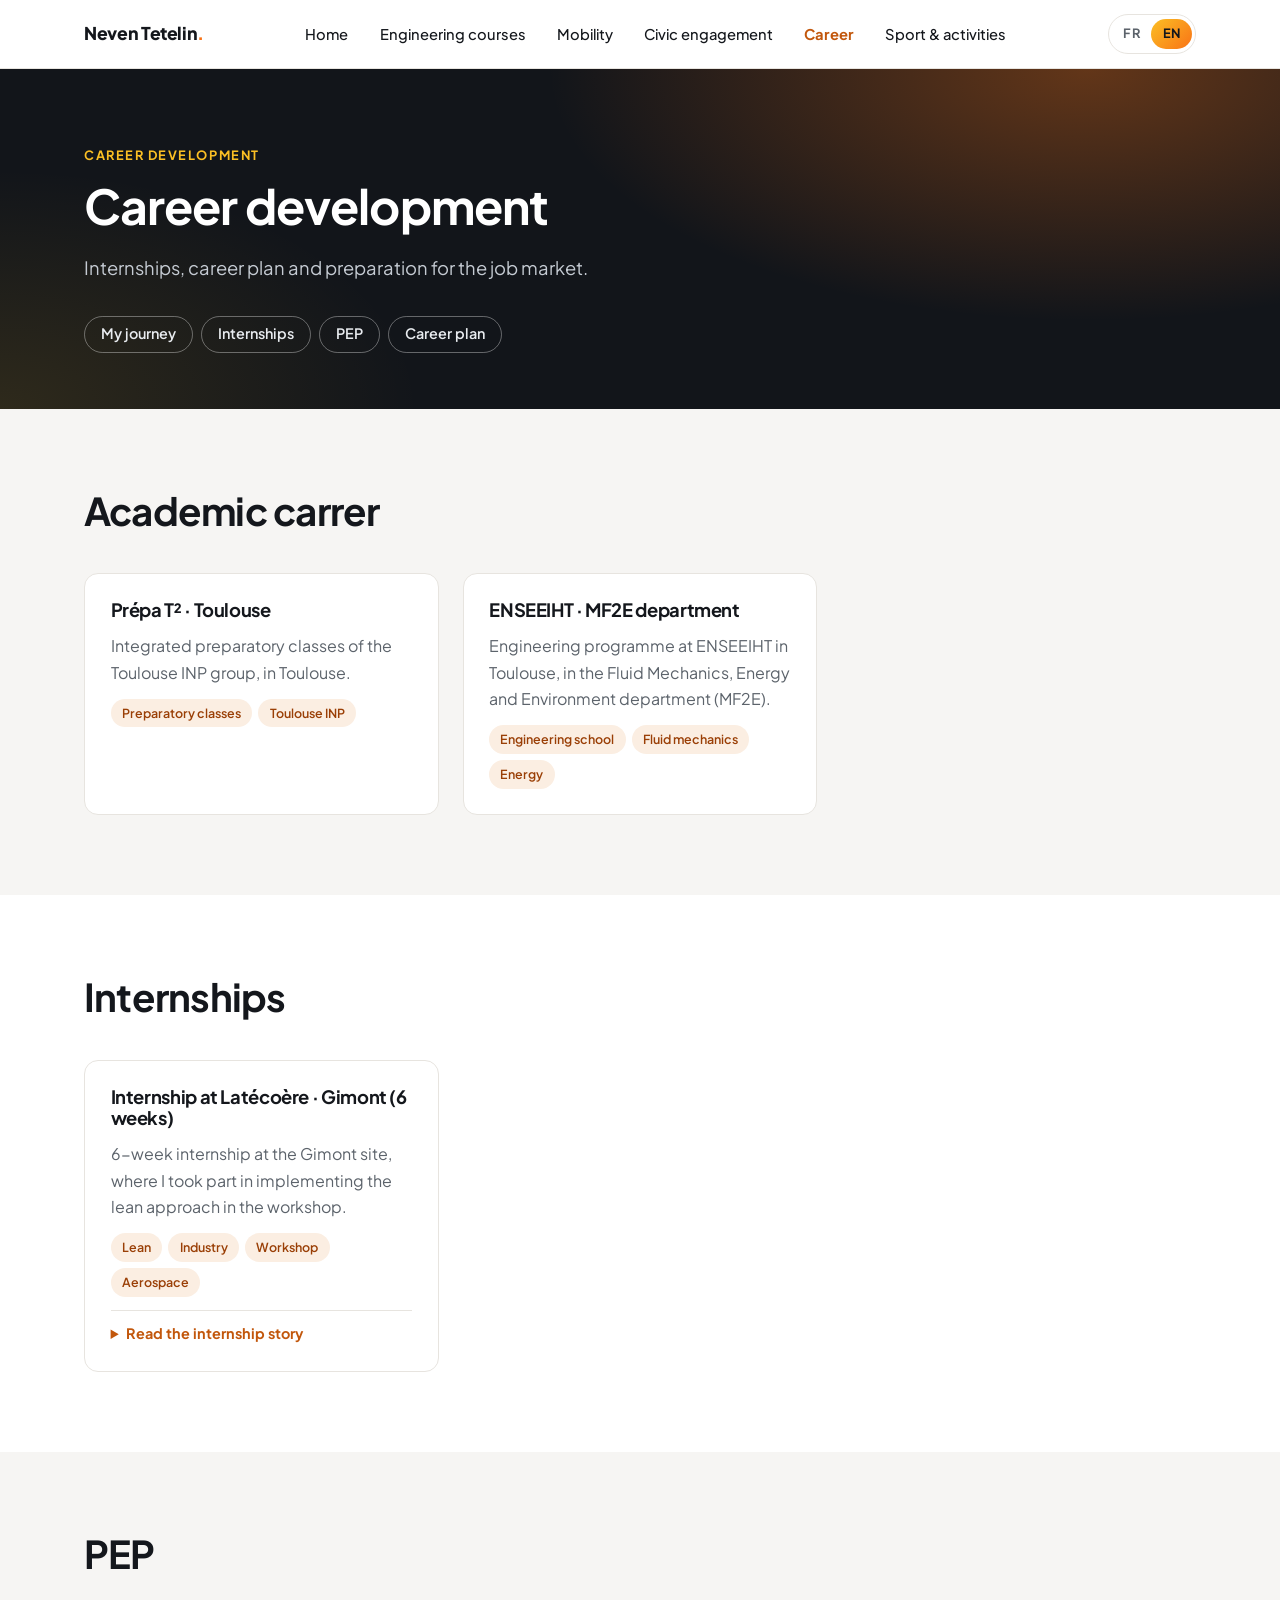
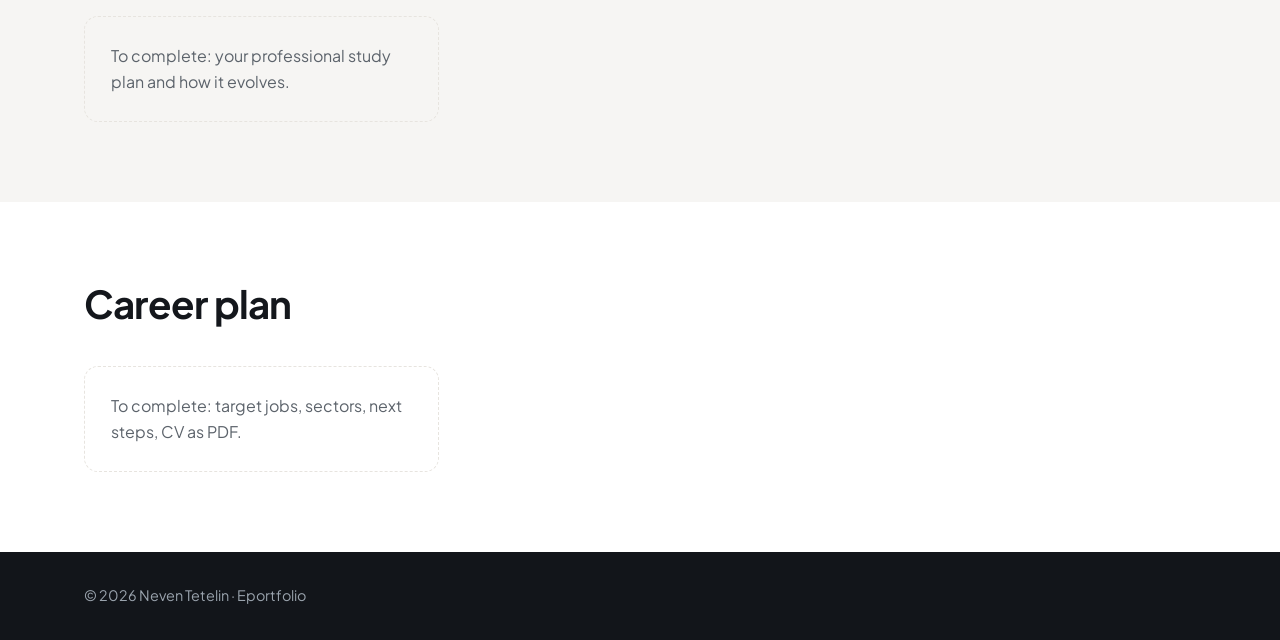
==== carriere.html @ e9d384cc "Update carriere.html" ====
<!DOCTYPE html>
<html lang="fr" data-title-fr="Développement de carrière · Neven Tetelin" data-title-en="Career development · Neven Tetelin" data-desc-fr="Stages, projet professionnel et préparation à l'insertion." data-desc-en="Internships, career plan and preparation for the job market.">
<head>
  <meta charset="UTF-8">
  <meta name="viewport" content="width=device-width, initial-scale=1">
  <title>Développement de carrière · Neven Tetelin</title>
  <meta name="description" content="Stages, projet professionnel et préparation à l'insertion.">
  <link rel="preconnect" href="https://fonts.googleapis.com">
  <link rel="preconnect" href="https://fonts.gstatic.com" crossorigin>
  <link href="https://fonts.googleapis.com/css2?family=Plus+Jakarta+Sans:wght@400;500;600;700;800&display=swap" rel="stylesheet">
  <link rel="stylesheet" href="main.css">
  <script>(function(){var d=document.documentElement,l;try{l=localStorage.getItem('lang')}catch(e){}if(l!=='fr'&&l!=='en')l=/^fr/i.test(navigator.language)?'fr':'en';d.lang=l;d.classList.add('js')})()</script>
</head>
<body>
  <header class="site-header">
    <div class="wrap bar">
      <a class="brand" href="index.html">Neven Tetelin<span>.</span></a>
      <ul class="menu" id="menu">
      <li><a href="index.html"><span class="fr">Accueil</span><span class="en">Home</span></a></li>
      <li><a href="cursus.html"><span class="fr">Cursus</span><span class="en">Engineering courses</span></a></li>
      <li><a href="mobilite.html"><span class="fr">Mobilité</span><span class="en">Mobility</span></a></li>
      <li><a href="engagement.html"><span class="fr">Engagement civil</span><span class="en">Civic engagement</span></a></li>
      <li><a href="carriere.html" aria-current="page"><span class="fr">Carrière</span><span class="en">Career</span></a></li>
      <li><a href="sport.html"><span class="fr">Sport & activités</span><span class="en">Sport & activities</span></a></li>
      </ul>
      <div class="tools">
        <button class="lang" type="button" aria-label="Switch to English"><span data-l="fr">FR</span><span data-l="en">EN</span></button>
        <button class="toggle" aria-expanded="false" aria-controls="menu"><span></span><span></span><span></span></button>
      </div>
    </div>
  </header>
  <main>
    <section class="hero small">
      <div class="wrap">
        <span class="eyebrow">Career Development</span>
        <h1><span class="fr">Développement de carrière</span><span class="en">Career development</span></h1>
        <p class="lead"><span class="fr">Stages, projet professionnel et préparation à l'insertion.</span><span class="en">Internships, career plan and preparation for the job market.</span></p>
        <ul class="pills"><li><a href="#parcours"><span class="fr">Mon parcours</span><span class="en">My journey</span></a></li><li><a href="#stages"><span class="fr">Stages</span><span class="en">Internships</span></a></li><li><a href="#pep"><span class="fr">PEP</span><span class="en">PEP</span></a></li><li><a href="#projet-pro"><span class="fr">Projet professionnel</span><span class="en">Career plan</span></a></li></ul>
      </div>
    </section>
    <section id="parcours" class="alt">
      <div class="wrap">
        <h2 class="reveal"><span class="fr">Mon parcours scolaire</span><span class="en">Academic carrer</span></h2>
        <div class="grid reveal">
        <article class="card"><h3><span class="fr">Prépa T² · Toulouse</span><span class="en">Prépa T² · Toulouse</span></h3><p><span class="fr">Classe préparatoire intégrée du groupe Toulouse INP, à Toulouse.</span><span class="en">Integrated preparatory classes of the Toulouse INP group, in Toulouse.</span></p><ul class="tags"><li><span class="fr">Classe préparatoire</span><span class="en">Preparatory classes</span></li><li>Toulouse INP</li></ul></article>
        <article class="card"><h3><span class="fr">ENSEEIHT · Département MF2E</span><span class="en">ENSEEIHT · MF2E department</span></h3><p><span class="fr">Cycle ingénieur à l'ENSEEIHT, à Toulouse, dans le département Mécanique des Fluides, Énergétique et Environnement (MF2E).</span><span class="en">Engineering programme at ENSEEIHT in Toulouse, in the Fluid Mechanics, Energy and Environment department (MF2E).</span></p><ul class="tags"><li><span class="fr">École d'ingénieurs</span><span class="en">Engineering school</span></li><li><span class="fr">Mécanique des fluides</span><span class="en">Fluid mechanics</span></li><li><span class="fr">Énergétique</span><span class="en">Energy</span></li></ul></article>
        </div>
      </div>
    </section>
    <section id="stages">
      <div class="wrap">
        <h2 class="reveal"><span class="fr">Stages</span><span class="en">Internships</span></h2>
        <div class="grid reveal">
        <article class="card">
          <h3><span class="fr">Stage chez Latécoère · Gimont (6 semaines)</span><span class="en">Internship at Latécoère · Gimont (6 weeks)</span></h3>
          <p><span class="fr">Stage de 6 semaines sur le site de Gimont, où j'ai participé à la mise en place de la démarche lean dans l'atelier.</span><span class="en">6-week internship at the Gimont site, where I took part in implementing the lean approach in the workshop.</span></p>
          <ul class="tags"><li>Lean</li><li><span class="fr">Industrie</span><span class="en">Industry</span></li><li><span class="fr">Atelier</span><span class="en">Workshop</span></li><li><span class="fr">Aéronautique</span><span class="en">Aerospace</span></li></ul>
          <details><summary><span class="fr">Lire le récit du stage</span><span class="en">Read the internship story</span></summary><dl>
            <dt><span class="fr">Contexte</span><span class="en">Context</span></dt><dd><span class="fr">Amélioration continue sur la chaine de production du Rafale.</span><span class="en">Continuous improvement on the Rafale production line.</span></dd>
            <dt><span class="fr">Mon rôle</span><span class="en">My role</span></dt><dd><span class="fr">Participation à la mise en place de la démarche lean dans l'atelier.</span><span class="en">Took part in implementing the lean approach in the workshop.</span></dd>
            <dt><span class="fr">Méthodes</span><span class="en">Methods</span></dt><dd><span class="fr">Outils lean utilisés (5S, managment visuelle, etc.).</span><span class="en">Lean tools used (5S, visual management, etc.).</span></dd>
            <dt><span class="fr">Résultats</span><span class="en">Results</span></dt><dd><span class="fr">Diminution pertes de temps inutiles, meilleure gestion des outils.</span><span class="en">Reduction in unnecessary downtime, improved tool management.</span></dd>
          <div class="links"><a href="#"><span class="fr">Rapport de stage (PDF)</span><span class="en">Internship report (PDF)</span></a></div>
        </article>
        </div>
      </div>
    </section>
    <section id="pep" class="alt">
      <div class="wrap">
        <h2 class="reveal"><span class="fr">PEP</span><span class="en">PEP</span></h2>
        <div class="grid reveal">
        <article class="card empty"><p><span class="fr">À compléter : ton projet d'étude professionnel et son évolution.</span><span class="en">To complete: your professional study plan and how it evolves.</span></p></article>
        </div>
      </div>
    </section>
    <section id="projet-pro">
      <div class="wrap">
        <h2 class="reveal"><span class="fr">Projet professionnel</span><span class="en">Career plan</span></h2>
        <div class="grid reveal">
        <article class="card empty"><p><span class="fr">À compléter : métiers visés, secteurs, prochaines étapes, CV en PDF.</span><span class="en">To complete: target jobs, sectors, next steps, CV as PDF.</span></p></article>
        </div>
      </div>
    </section>
  </main>

  <footer>
    <div class="wrap"><p>© <span data-year></span> Neven Tetelin · Eportfolio</p></div>
  </footer>
  <script src="main.js"></script>
</body>
</html>
---- main.css ----
/* ===== Variables : change l'identité du site ici ===== */
:root{--ink:#14171c;--muted:#5c636b;--bg:#fff;--soft:#f6f5f3;--line:#e7e4df;
--accent:#c2570c;--glow:#f97316;--grad:linear-gradient(135deg,#fbbf24,#f97316);
--w:1160px;--r:14px;--font:"Plus Jakarta Sans",system-ui,-apple-system,"Segoe UI",sans-serif}
*{box-sizing:border-box}
html{scroll-behavior:smooth;scroll-padding-top:5rem}
body{margin:0;font-family:var(--font);color:var(--ink);background:var(--bg);line-height:1.65;-webkit-font-smoothing:antialiased}
img{max-width:100%;height:auto}
a{color:var(--accent);text-underline-offset:3px}
a:focus-visible,button:focus-visible,summary:focus-visible{outline:3px solid var(--glow);outline-offset:2px}
.wrap{max-width:var(--w);margin:0 auto;padding:0 1.5rem}
h1,h2,h3{line-height:1.15;letter-spacing:-.02em;margin:0}
h2{font-size:clamp(1.7rem,3.5vw,2.4rem);margin-bottom:.75rem}
h3{font-size:1.15rem}
section{padding:5rem 0}
.alt{background:var(--soft)}
.eyebrow{display:inline-block;font-size:.8rem;font-weight:700;letter-spacing:.12em;text-transform:uppercase;color:var(--accent);margin-bottom:.75rem}
.lead{font-size:1.15rem;color:var(--muted);max-width:60ch;margin:0}

/* ===== Navigation ===== */
.site-header{position:sticky;top:0;z-index:50;background:rgba(255,255,255,.88);backdrop-filter:blur(12px);border-bottom:1px solid var(--line)}
.bar{display:flex;align-items:center;justify-content:space-between;height:68px}
.brand{font-weight:800;font-size:1.1rem;color:var(--ink);text-decoration:none;letter-spacing:-.02em}
.brand span{color:var(--glow)}
.menu{display:flex;gap:.25rem;list-style:none;margin:0;padding:0}
.menu a{display:block;padding:.5rem .85rem;border-radius:8px;color:var(--ink);font-size:.92rem;font-weight:500;text-decoration:none;transition:background .2s}
.menu a:hover{background:var(--soft)}
.menu a[aria-current=page]{color:var(--accent);font-weight:700}
.toggle{display:none;background:none;border:1px solid var(--line);border-radius:8px;padding:.5rem .6rem;cursor:pointer}
.toggle span{display:block;width:20px;height:2px;background:var(--ink);margin:4px 0;transition:.25s}
.toggle[aria-expanded=true] span:nth-child(1){transform:translateY(6px) rotate(45deg)}
.toggle[aria-expanded=true] span:nth-child(2){opacity:0}
.toggle[aria-expanded=true] span:nth-child(3){transform:translateY(-6px) rotate(-45deg)}
@media(max-width:1100px){
.toggle{display:block}
.menu{display:none;position:absolute;top:68px;left:0;right:0;flex-direction:column;background:#fff;padding:.75rem 1.5rem 1rem;border-bottom:1px solid var(--line)}
.menu.open{display:flex}}

/* ===== Hero ===== */
.hero{background:radial-gradient(900px 420px at 85% 0%,rgba(249,115,22,.35),transparent 60%),radial-gradient(700px 400px at 0% 100%,rgba(251,191,36,.12),transparent 60%),#12151a;color:#fff;padding:7rem 0 6rem}
.hero.small{padding:4.5rem 0 3.5rem}
.hero h1{font-size:clamp(2.3rem,6vw,4.2rem);max-width:17ch}
.hero.small h1{font-size:clamp(1.9rem,4.5vw,3rem);max-width:none}
.hero h1 em{font-style:normal;background:var(--grad);-webkit-background-clip:text;background-clip:text;color:transparent}
.hero .eyebrow{color:#fbbf24}
.hero .lead{color:#c5cbd3;margin:1.25rem 0 2rem}
.hero.small .lead{margin-bottom:0}
.cta{display:flex;flex-wrap:wrap;gap:.75rem}
.btn{display:inline-block;padding:.85rem 1.6rem;border:0;border-radius:999px;font:inherit;font-weight:700;font-size:.95rem;text-decoration:none;cursor:pointer;transition:transform .2s,box-shadow .2s,background .2s}
.btn-primary{background:var(--grad);color:var(--ink);box-shadow:0 8px 24px -10px rgba(249,115,22,.8)}
.btn-primary:hover{transform:translateY(-2px);box-shadow:0 14px 30px -10px rgba(249,115,22,.9)}
.btn-ghost{border:1.5px solid rgba(255,255,255,.35);color:#fff}
.btn-ghost:hover{background:rgba(255,255,255,.1)}

/* ===== À propos ===== */
.about{display:grid;grid-template-columns:1.3fr 1fr;gap:3rem;align-items:start}
.about p{color:var(--muted)}
.facts{display:grid;gap:1rem}
.fact{padding:1.25rem 1.5rem;border:1px solid var(--line);border-radius:var(--r);background:#fff}
.fact strong{display:block;color:var(--accent);font-size:.85rem;text-transform:uppercase;letter-spacing:.08em}
@media(max-width:800px){.about,.contact{grid-template-columns:1fr}}

/* ===== Cartes ===== */
.grid{display:grid;grid-template-columns:repeat(auto-fill,minmax(290px,1fr));gap:1.5rem;margin-top:2.5rem}
.card{display:flex;flex-direction:column;gap:.8rem;background:#fff;border:1px solid var(--line);border-radius:var(--r);padding:1.6rem;transition:transform .25s,box-shadow .25s,border-color .25s}
.card:hover{transform:translateY(-4px);box-shadow:0 18px 40px -20px rgba(20,23,28,.3);border-color:#f3c9a6}
.card p{margin:0;color:var(--muted)}
.card.empty{border-style:dashed;background:transparent}
.card.empty:hover{transform:none;box-shadow:none;border-color:var(--line)}
.links{display:flex;flex-wrap:wrap;gap:1rem;margin-top:auto;font-weight:700;font-size:.92rem}
.tags{display:flex;flex-wrap:wrap;gap:.4rem;list-style:none;margin:0;padding:0}
.tags li{font-size:.78rem;font-weight:600;padding:.25rem .7rem;border-radius:999px;background:#fbeee2;color:#9a3f06}
details{border-top:1px solid var(--line);padding-top:.7rem}
summary{cursor:pointer;font-weight:700;font-size:.9rem;color:var(--accent)}
details dl{display:grid;gap:.6rem;margin:.9rem 0 0}
details dt{font-weight:700;font-size:.75rem;text-transform:uppercase;letter-spacing:.08em}
details dd{margin:0;color:var(--muted);font-size:.93rem}
.skills{display:grid;grid-template-columns:repeat(auto-fit,minmax(240px,1fr));gap:1.5rem;margin-top:2.5rem}
.skills h3{margin-bottom:.9rem}
.pills{display:flex;flex-wrap:wrap;gap:.5rem;list-style:none;margin:2rem 0 0;padding:0}
.pills a{display:inline-block;padding:.35rem 1rem;border:1px solid var(--line);border-radius:999px;font-size:.9rem;font-weight:600;color:var(--ink);text-decoration:none;transition:.2s}
.pills a:hover{border-color:var(--glow);color:var(--accent);background:#fff7ed}

/* ===== Contact ===== */
.contact{display:grid;grid-template-columns:1fr 1.2fr;gap:3rem}
.contact ul{list-style:none;padding:0;margin:1.5rem 0 0;display:grid;gap:.6rem;font-weight:600}
form{display:grid;gap:1rem}
label{display:grid;gap:.35rem;font-weight:600;font-size:.9rem}
input,textarea{font:inherit;padding:.8rem 1rem;border:1px solid var(--line);border-radius:10px;background:#fff;color:var(--ink)}
input:focus,textarea:focus{outline:3px solid #fed7aa;border-color:var(--glow)}
form .btn{justify-self:start}

/* ===== Pied de page ===== */
footer{background:#12151a;color:#9aa3ad;padding:2rem 0;font-size:.9rem}
footer p{margin:0}

/* ===== Animations au scroll ===== */
.js .reveal{opacity:0;transform:translateY(18px);transition:opacity .6s ease,transform .6s ease}
.js .reveal.in{opacity:1;transform:none}
@media(prefers-reduced-motion:reduce){*{transition:none!important;scroll-behavior:auto!important}.js .reveal{opacity:1;transform:none}}
@media(max-width:600px){section{padding:3.5rem 0}.hero{padding:4.5rem 0 4rem}}

/* ===== Langues FR / EN ===== */
html[lang=fr] .en,html[lang=en] .fr{display:none}
.tools{display:flex;align-items:center;gap:.5rem}
.lang{display:inline-flex;align-items:center;padding:.2rem;border:1px solid var(--line);border-radius:999px;background:#fff;font:inherit;cursor:pointer;transition:border-color .2s}
.lang:hover{border-color:var(--glow)}
.lang:focus-visible{outline:3px solid var(--glow);outline-offset:2px}
.lang span{padding:.3rem .7rem;border-radius:999px;font-size:.8rem;font-weight:700;letter-spacing:.04em;color:var(--muted);transition:background .25s,color .25s}
.lang span.on{background:var(--grad);color:var(--ink)}

/* ===== Boutons de rubrique sur fond sombre (hero) ===== */
.hero .pills a{color:#e8ebef;border-color:rgba(255,255,255,.35);background:transparent}
.hero .pills a:hover,.hero .pills a:focus-visible{color:var(--ink);background:var(--grad);border-color:transparent}

/* ===== Chiffres clés (durées de pratique) ===== */
.card p.stat{font-size:1.7rem;font-weight:800;letter-spacing:-.02em;line-height:1.1;color:var(--accent)}
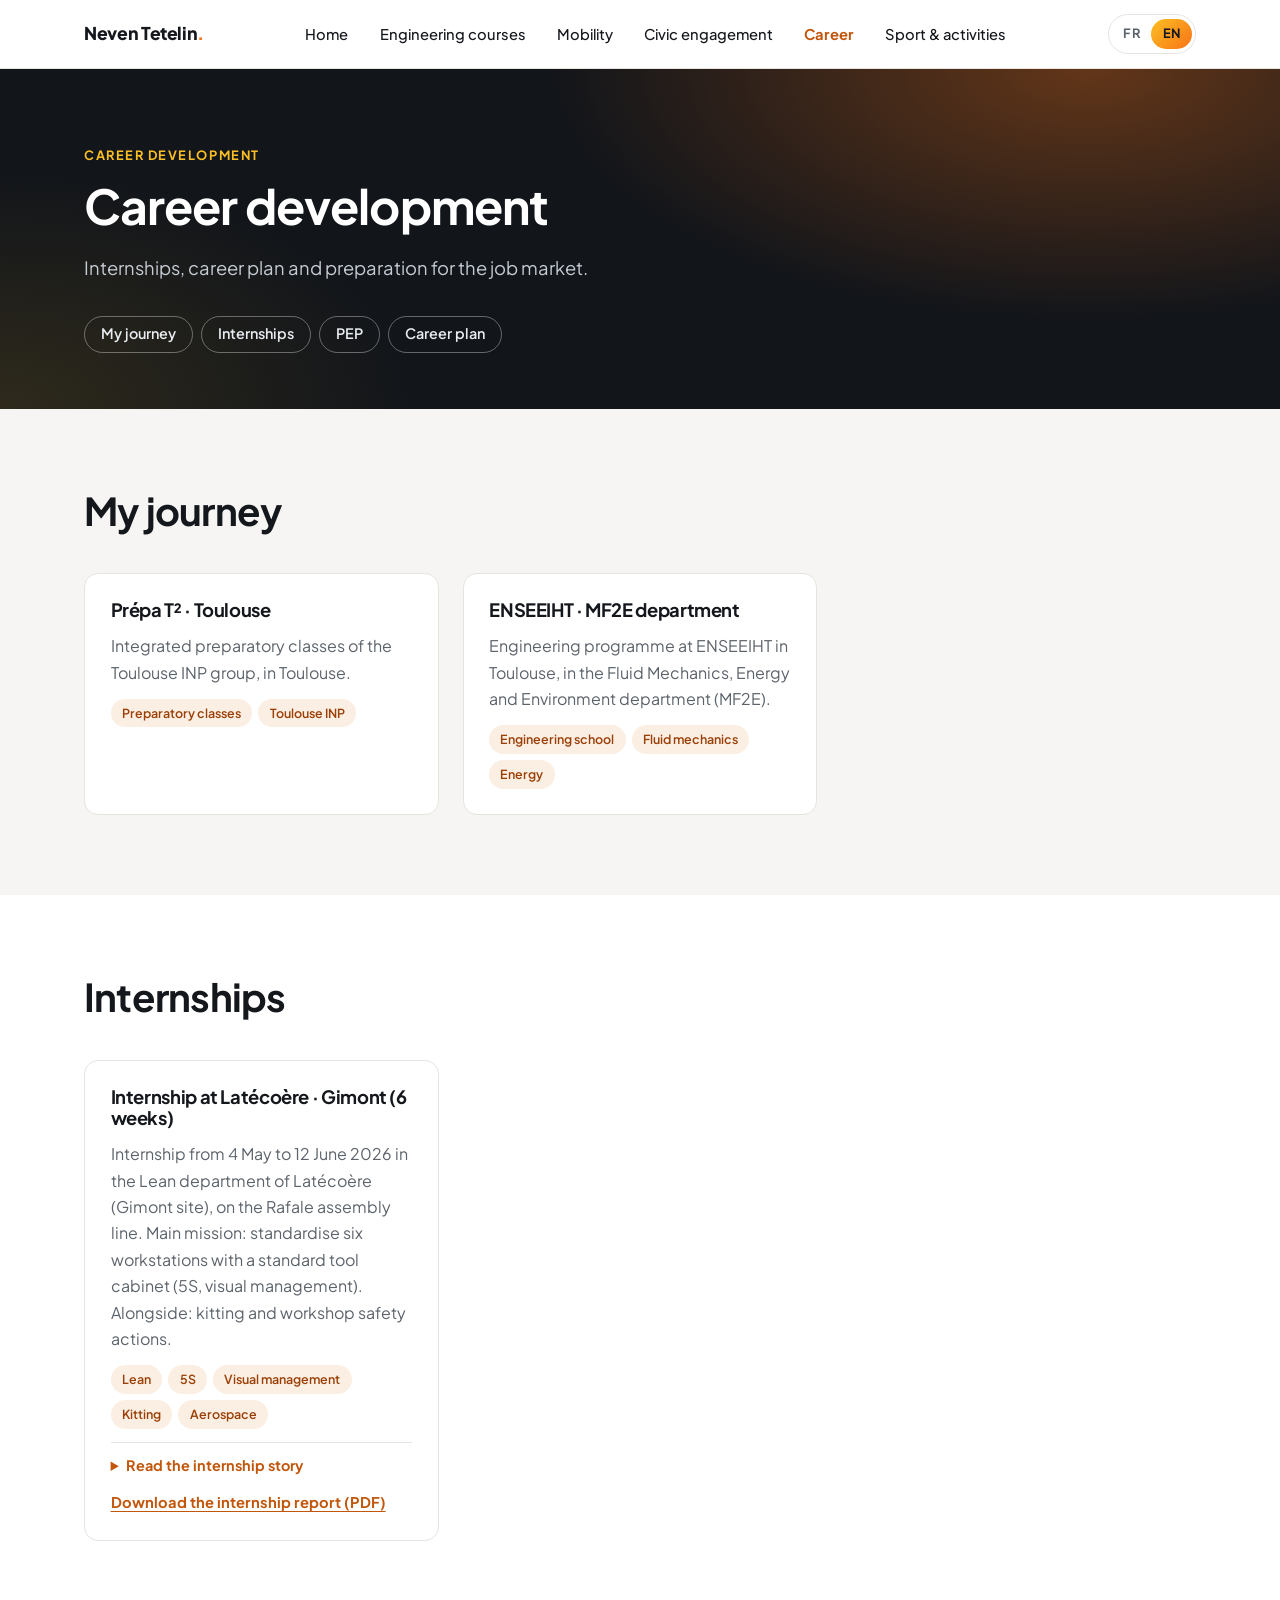
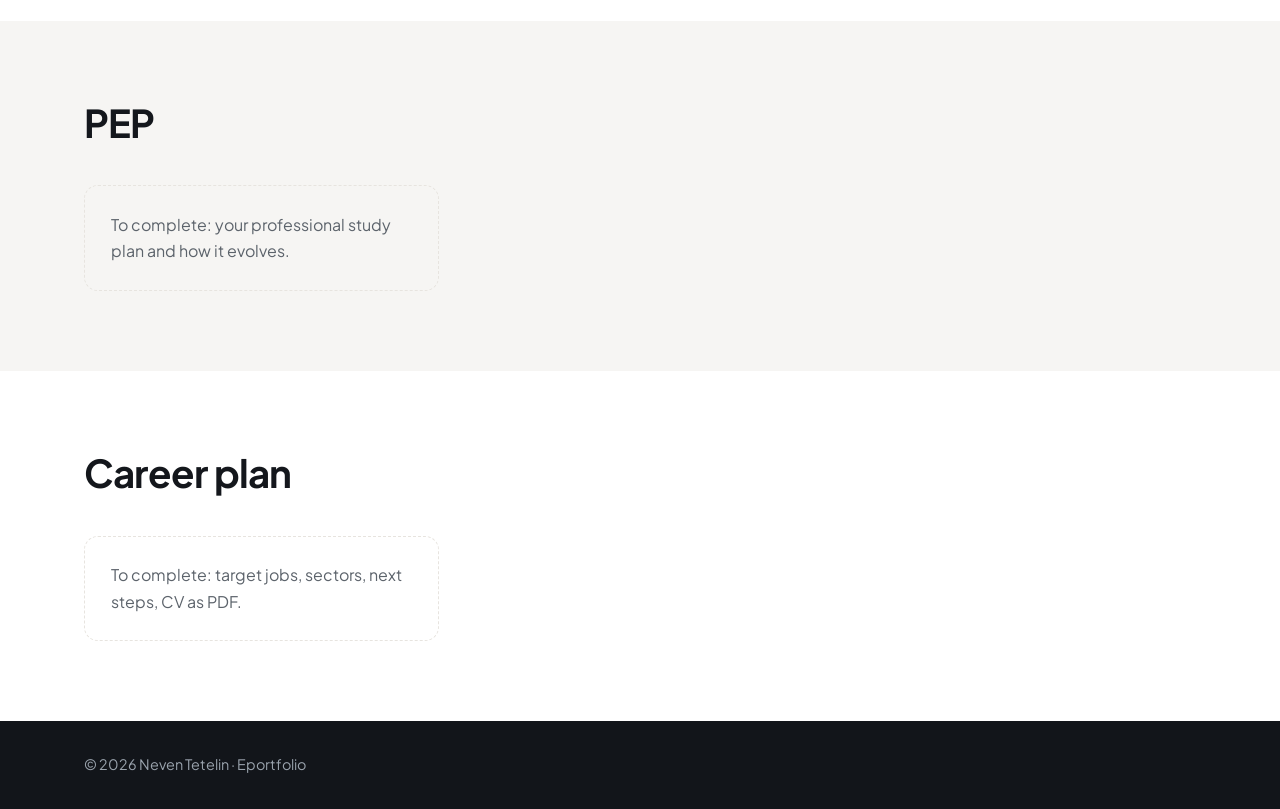
==== commit 8c95b22e: "Update carriere.html" ====
--- a/carriere.html
+++ b/carriere.html
@@ -40,7 +40,7 @@
     </section>
     <section id="parcours" class="alt">
       <div class="wrap">
-        <h2 class="reveal"><span class="fr">Mon parcours scolaire</span><span class="en">Academic carrer</span></h2>
+        <h2 class="reveal"><span class="fr">Mon parcours</span><span class="en">My journey</span></h2>
         <div class="grid reveal">
         <article class="card"><h3><span class="fr">Prépa T² · Toulouse</span><span class="en">Prépa T² · Toulouse</span></h3><p><span class="fr">Classe préparatoire intégrée du groupe Toulouse INP, à Toulouse.</span><span class="en">Integrated preparatory classes of the Toulouse INP group, in Toulouse.</span></p><ul class="tags"><li><span class="fr">Classe préparatoire</span><span class="en">Preparatory classes</span></li><li>Toulouse INP</li></ul></article>
         <article class="card"><h3><span class="fr">ENSEEIHT · Département MF2E</span><span class="en">ENSEEIHT · MF2E department</span></h3><p><span class="fr">Cycle ingénieur à l'ENSEEIHT, à Toulouse, dans le département Mécanique des Fluides, Énergétique et Environnement (MF2E).</span><span class="en">Engineering programme at ENSEEIHT in Toulouse, in the Fluid Mechanics, Energy and Environment department (MF2E).</span></p><ul class="tags"><li><span class="fr">École d'ingénieurs</span><span class="en">Engineering school</span></li><li><span class="fr">Mécanique des fluides</span><span class="en">Fluid mechanics</span></li><li><span class="fr">Énergétique</span><span class="en">Energy</span></li></ul></article>
@@ -53,14 +53,15 @@
         <div class="grid reveal">
         <article class="card">
           <h3><span class="fr">Stage chez Latécoère · Gimont (6 semaines)</span><span class="en">Internship at Latécoère · Gimont (6 weeks)</span></h3>
-          <p><span class="fr">Stage de 6 semaines sur le site de Gimont, où j'ai participé à la mise en place de la démarche lean dans l'atelier.</span><span class="en">6-week internship at the Gimont site, where I took part in implementing the lean approach in the workshop.</span></p>
-          <ul class="tags"><li>Lean</li><li><span class="fr">Industrie</span><span class="en">Industry</span></li><li><span class="fr">Atelier</span><span class="en">Workshop</span></li><li><span class="fr">Aéronautique</span><span class="en">Aerospace</span></li></ul>
+          <p><span class="fr">Stage du 4 mai au 12 juin 2026 dans le service Lean de Latécoère (site de Gimont), sur la chaîne d'assemblage du Rafale. Mission principale : standardiser six postes de travail grâce à une servante d'outils standard (5S, management visuel). En parallèle : kitting et actions de sécurité dans l'atelier.</span><span class="en">Internship from 4 May to 12 June 2026 in the Lean department of Latécoère (Gimont site), on the Rafale assembly line. Main mission: standardise six workstations with a standard tool cabinet (5S, visual management). Alongside: kitting and workshop safety actions.</span></p>
+          <ul class="tags"><li>Lean</li><li>5S</li><li><span class="fr">Management visuel</span><span class="en">Visual management</span></li><li>Kitting</li><li><span class="fr">Aéronautique</span><span class="en">Aerospace</span></li></ul>
           <details><summary><span class="fr">Lire le récit du stage</span><span class="en">Read the internship story</span></summary><dl>
-            <dt><span class="fr">Contexte</span><span class="en">Context</span></dt><dd><span class="fr">Amélioration continue sur la chaine de production du Rafale.</span><span class="en">Continuous improvement on the Rafale production line.</span></dd>
-            <dt><span class="fr">Mon rôle</span><span class="en">My role</span></dt><dd><span class="fr">Participation à la mise en place de la démarche lean dans l'atelier.</span><span class="en">Took part in implementing the lean approach in the workshop.</span></dd>
-            <dt><span class="fr">Méthodes</span><span class="en">Methods</span></dt><dd><span class="fr">Outils lean utilisés (5S, managment visuelle, etc.).</span><span class="en">Lean tools used (5S, visual management, etc.).</span></dd>
-            <dt><span class="fr">Résultats</span><span class="en">Results</span></dt><dd><span class="fr">Diminution pertes de temps inutiles, meilleure gestion des outils.</span><span class="en">Reduction in unnecessary downtime, improved tool management.</span></dd>
-          <div class="links"><a href="#"><span class="fr">Rapport de stage (PDF)</span><span class="en">Internship report (PDF)</span></a></div>
+            <dt><span class="fr">Contexte</span><span class="en">Context</span></dt><dd><span class="fr">Sur la chaîne Rafale, la cadence est passée d'environ un avion par mois à quatre ou cinq. Chaque poste avait sa propre organisation d'outils alors que les opérateurs changent de poste : il fallait des postes identiques pour qu'ils gardent leurs repères.</span><span class="en">On the Rafale line, the rate rose from about one aircraft per month to four or five. Each station had its own tool layout while operators move between stations: identical stations were needed so they keep their bearings.</span></dd>
+            <dt><span class="fr">Mon rôle</span><span class="en">My role</span></dt><dd><span class="fr">Inventaire complet des outils des six servantes, échanges réguliers avec les compagnons et les leaders de poste, conception de l'organisation standard tiroir par tiroir, réaménagement physique (mousses, boîtes, racks) puis déploiement sur les six postes. J'ai aussi étiqueté les bacs de kitting et participé à leur déploiement au Magasin, signalé les issues de secours et identifié les élingues de levage.</span><span class="en">Full inventory of the tools on six cabinets, regular talks with operators and station leaders, drawer-by-drawer design of the standard layout, physical rework (foam inserts, boxes, racks) then rollout to all six stations. I also labelled the kitting bins and helped deploy them in the warehouse, marked emergency exits and identified lifting slings.</span></dd>
+            <dt><span class="fr">Méthodes</span><span class="en">Methods</span></dt><dd><span class="fr">Démarche Lean : méthode des 5S, management visuel (code couleur par poste), kitting. Observation sur le terrain, essais et ajustements successifs de chaque tiroir, recherche de compromis entre les attentes des utilisateurs.</span><span class="en">Lean approach: 5S method, visual management (colour code per station), kitting. Shop-floor observation, successive trials and adjustments of each drawer, compromises between users' expectations.</span></dd>
+            <dt><span class="fr">Résultats</span><span class="en">Results</span></dt><dd><span class="fr">Une organisation commune sur les six postes : outils plus faciles à trouver, postes plus lisibles, déplacements entre postes facilités. Retours très positifs des compagnons et de représentants de Dassault Aviation en visite sur le site.</span><span class="en">A shared organisation across the six stations: tools easier to find, more readable workstations, easier movement between stations. Very positive feedback from operators and from Dassault Aviation representatives visiting the site.</span></dd>
+            <dt><span class="fr">Enseignements</span><span class="en">Lessons learned</span></dt><dd><span class="fr">La difficulté principale était humaine plus que technique : un projet Lean fonctionne quand les équipes y adhèrent, d'où l'importance d'observer, d'écouter et de chercher des compromis. Ce stage m'a donné envie d'évoluer vers l'amélioration des processus et l'organisation industrielle.</span><span class="en">The main difficulty was human rather than technical: a Lean project works when teams buy in, hence the importance of observing, listening and compromising. This internship made me want to move towards process improvement and industrial organisation.</span></dd></dl></details>
+          <div class="links"><a href="documents/rapport-stage-latecoere.pdf" download><span class="fr">Télécharger le rapport de stage (PDF)</span><span class="en">Download the internship report (PDF)</span></a></div>
         </article>
         </div>
       </div>
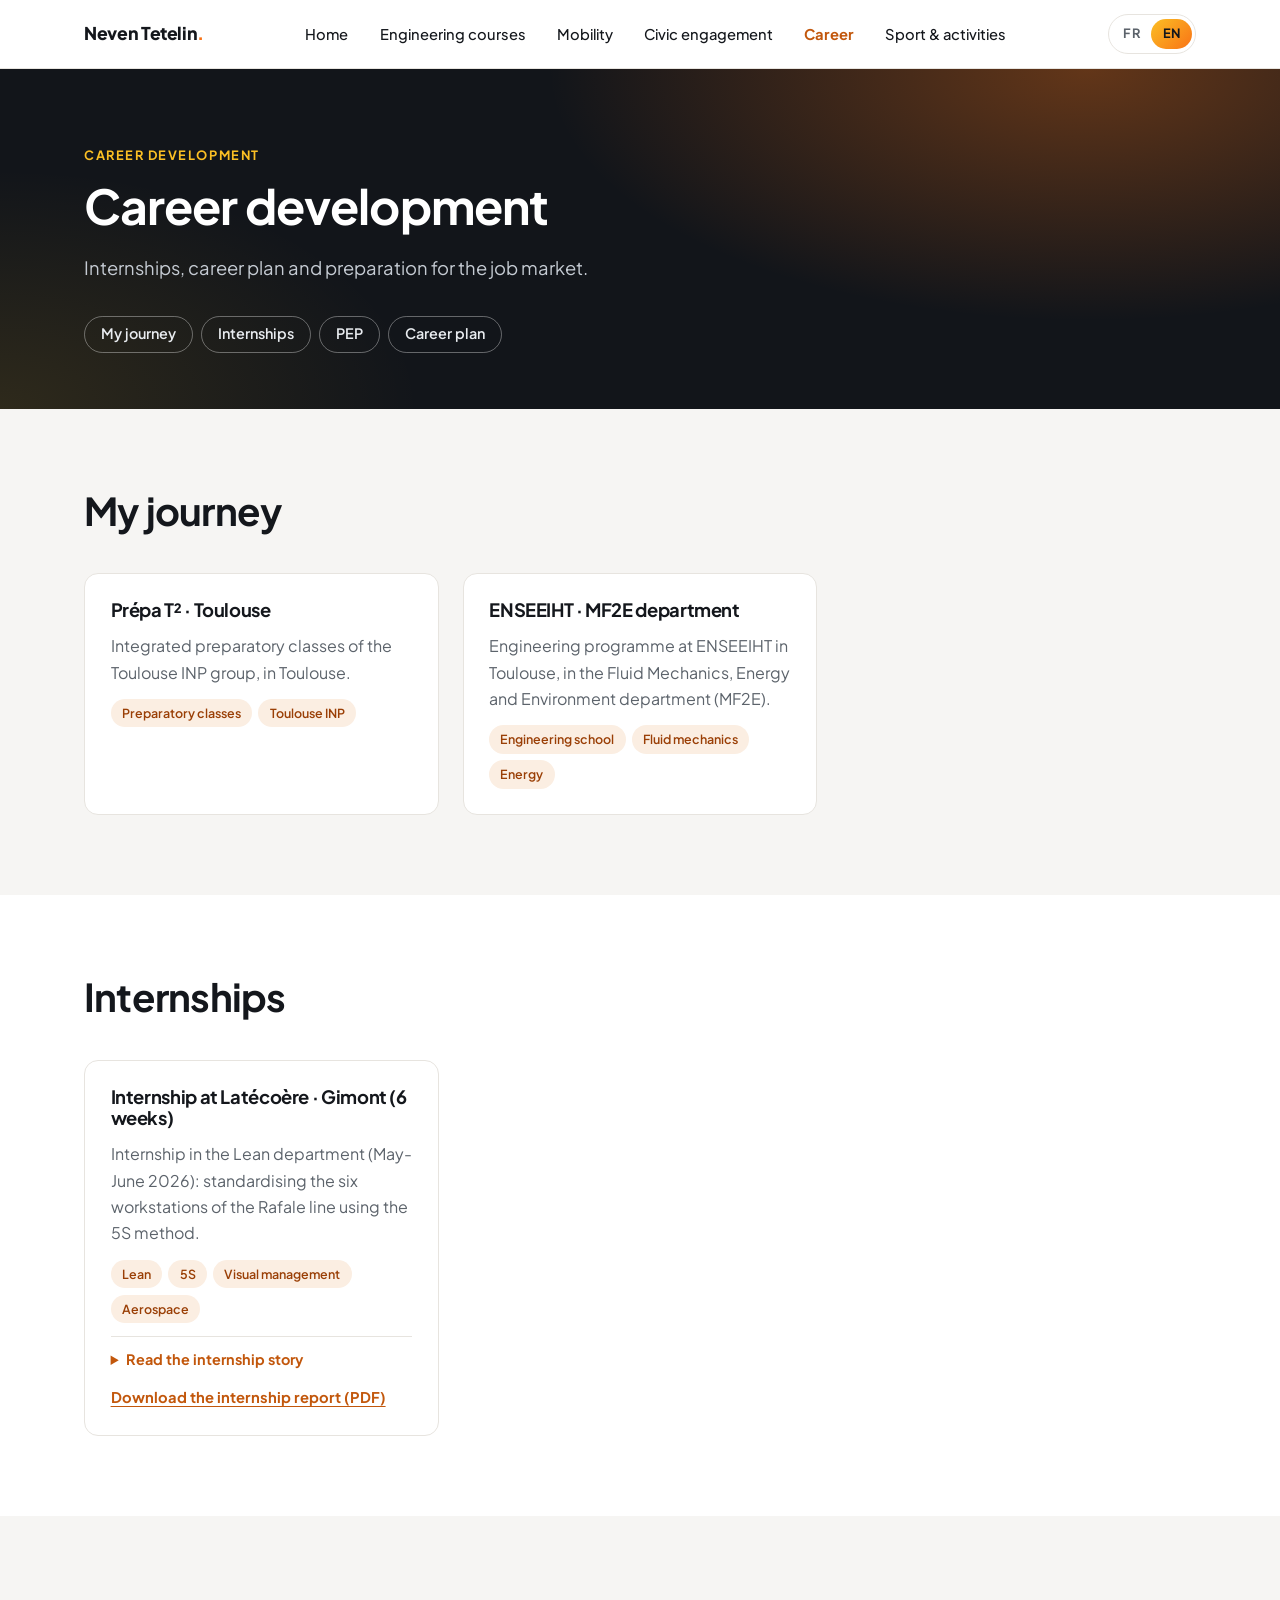
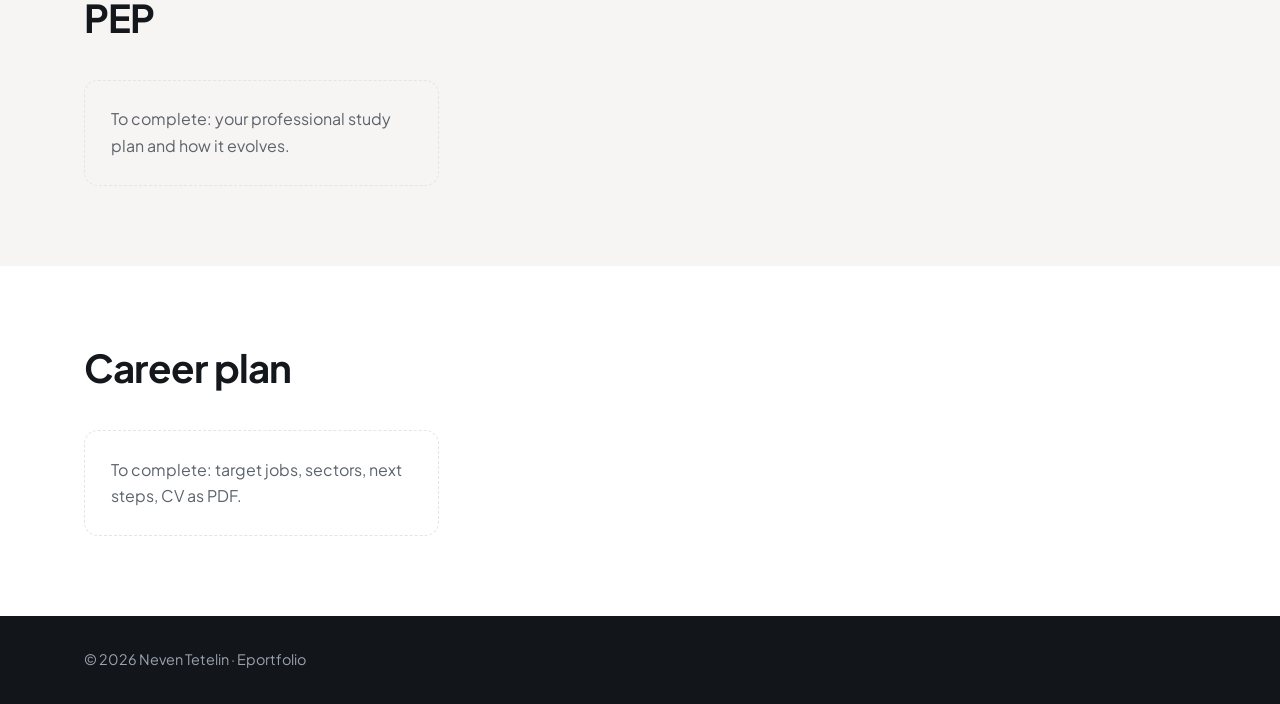
==== commit 7e78ca9d: "Update carriere.html" ====
--- a/carriere.html
+++ b/carriere.html
@@ -53,15 +53,15 @@
         <div class="grid reveal">
         <article class="card">
           <h3><span class="fr">Stage chez Latécoère · Gimont (6 semaines)</span><span class="en">Internship at Latécoère · Gimont (6 weeks)</span></h3>
-          <p><span class="fr">Stage du 4 mai au 12 juin 2026 dans le service Lean de Latécoère (site de Gimont), sur la chaîne d'assemblage du Rafale. Mission principale : standardiser six postes de travail grâce à une servante d'outils standard (5S, management visuel). En parallèle : kitting et actions de sécurité dans l'atelier.</span><span class="en">Internship from 4 May to 12 June 2026 in the Lean department of Latécoère (Gimont site), on the Rafale assembly line. Main mission: standardise six workstations with a standard tool cabinet (5S, visual management). Alongside: kitting and workshop safety actions.</span></p>
-          <ul class="tags"><li>Lean</li><li>5S</li><li><span class="fr">Management visuel</span><span class="en">Visual management</span></li><li>Kitting</li><li><span class="fr">Aéronautique</span><span class="en">Aerospace</span></li></ul>
+          <p><span class="fr">Stage dans le service Lean (mai-juin 2026) : standardisation des six postes de la chaîne Rafale avec la méthode des 5S.</span><span class="en">Internship in the Lean department (May-June 2026): standardising the six workstations of the Rafale line using the 5S method.</span></p>
+          <ul class="tags"><li>Lean</li><li>5S</li><li><span class="fr">Management visuel</span><span class="en">Visual management</span></li><li><span class="fr">Aéronautique</span><span class="en">Aerospace</span></li></ul>
           <details><summary><span class="fr">Lire le récit du stage</span><span class="en">Read the internship story</span></summary><dl>
-            <dt><span class="fr">Contexte</span><span class="en">Context</span></dt><dd><span class="fr">Sur la chaîne Rafale, la cadence est passée d'environ un avion par mois à quatre ou cinq. Chaque poste avait sa propre organisation d'outils alors que les opérateurs changent de poste : il fallait des postes identiques pour qu'ils gardent leurs repères.</span><span class="en">On the Rafale line, the rate rose from about one aircraft per month to four or five. Each station had its own tool layout while operators move between stations: identical stations were needed so they keep their bearings.</span></dd>
-            <dt><span class="fr">Mon rôle</span><span class="en">My role</span></dt><dd><span class="fr">Inventaire complet des outils des six servantes, échanges réguliers avec les compagnons et les leaders de poste, conception de l'organisation standard tiroir par tiroir, réaménagement physique (mousses, boîtes, racks) puis déploiement sur les six postes. J'ai aussi étiqueté les bacs de kitting et participé à leur déploiement au Magasin, signalé les issues de secours et identifié les élingues de levage.</span><span class="en">Full inventory of the tools on six cabinets, regular talks with operators and station leaders, drawer-by-drawer design of the standard layout, physical rework (foam inserts, boxes, racks) then rollout to all six stations. I also labelled the kitting bins and helped deploy them in the warehouse, marked emergency exits and identified lifting slings.</span></dd>
-            <dt><span class="fr">Méthodes</span><span class="en">Methods</span></dt><dd><span class="fr">Démarche Lean : méthode des 5S, management visuel (code couleur par poste), kitting. Observation sur le terrain, essais et ajustements successifs de chaque tiroir, recherche de compromis entre les attentes des utilisateurs.</span><span class="en">Lean approach: 5S method, visual management (colour code per station), kitting. Shop-floor observation, successive trials and adjustments of each drawer, compromises between users' expectations.</span></dd>
-            <dt><span class="fr">Résultats</span><span class="en">Results</span></dt><dd><span class="fr">Une organisation commune sur les six postes : outils plus faciles à trouver, postes plus lisibles, déplacements entre postes facilités. Retours très positifs des compagnons et de représentants de Dassault Aviation en visite sur le site.</span><span class="en">A shared organisation across the six stations: tools easier to find, more readable workstations, easier movement between stations. Very positive feedback from operators and from Dassault Aviation representatives visiting the site.</span></dd>
-            <dt><span class="fr">Enseignements</span><span class="en">Lessons learned</span></dt><dd><span class="fr">La difficulté principale était humaine plus que technique : un projet Lean fonctionne quand les équipes y adhèrent, d'où l'importance d'observer, d'écouter et de chercher des compromis. Ce stage m'a donné envie d'évoluer vers l'amélioration des processus et l'organisation industrielle.</span><span class="en">The main difficulty was human rather than technical: a Lean project works when teams buy in, hence the importance of observing, listening and compromising. This internship made me want to move towards process improvement and industrial organisation.</span></dd></dl></details>
-          <div class="links"><a href="documents/rapport-stage-latecoere.pdf" download><span class="fr">Télécharger le rapport de stage (PDF)</span><span class="en">Download the internship report (PDF)</span></a></div>
+            <dt><span class="fr">Contexte</span><span class="en">Context</span></dt><dd><span class="fr">Montée en cadence de la chaîne Rafale : les postes devaient être organisés de façon identique.</span><span class="en">Ramp-up of the Rafale line: workstations needed an identical layout.</span></dd>
+            <dt><span class="fr">Mon rôle</span><span class="en">My role</span></dt><dd><span class="fr">Inventaire des outils, conception et déploiement d'une servante standard sur six postes, étiquetage des bacs de kitting.</span><span class="en">Tool inventory, design and rollout of a standard tool cabinet on six stations, labelling of kitting bins.</span></dd>
+            <dt><span class="fr">Méthodes</span><span class="en">Methods</span></dt><dd><span class="fr">5S, management visuel, échanges avec les opérateurs.</span><span class="en">5S, visual management, discussions with operators.</span></dd>
+            <dt><span class="fr">Résultats</span><span class="en">Results</span></dt><dd><span class="fr">Postes plus lisibles, outils plus faciles à trouver, retours positifs des opérateurs.</span><span class="en">More readable workstations, tools easier to find, positive feedback from operators.</span></dd>
+            <dt><span class="fr">Enseignements</span><span class="en">Lessons learned</span></dt><dd><span class="fr">Un projet Lean repose autant sur l'écoute des équipes que sur les outils.</span><span class="en">A Lean project relies as much on listening to teams as on tools.</span></dd></dl></details>
+          <div class="links"><a href="Documents%20Eportfolio/Rapport_de_stage.pdf" download><span class="fr">Télécharger le rapport de stage (PDF)</span><span class="en">Download the internship report (PDF)</span></a></div>
         </article>
         </div>
       </div>
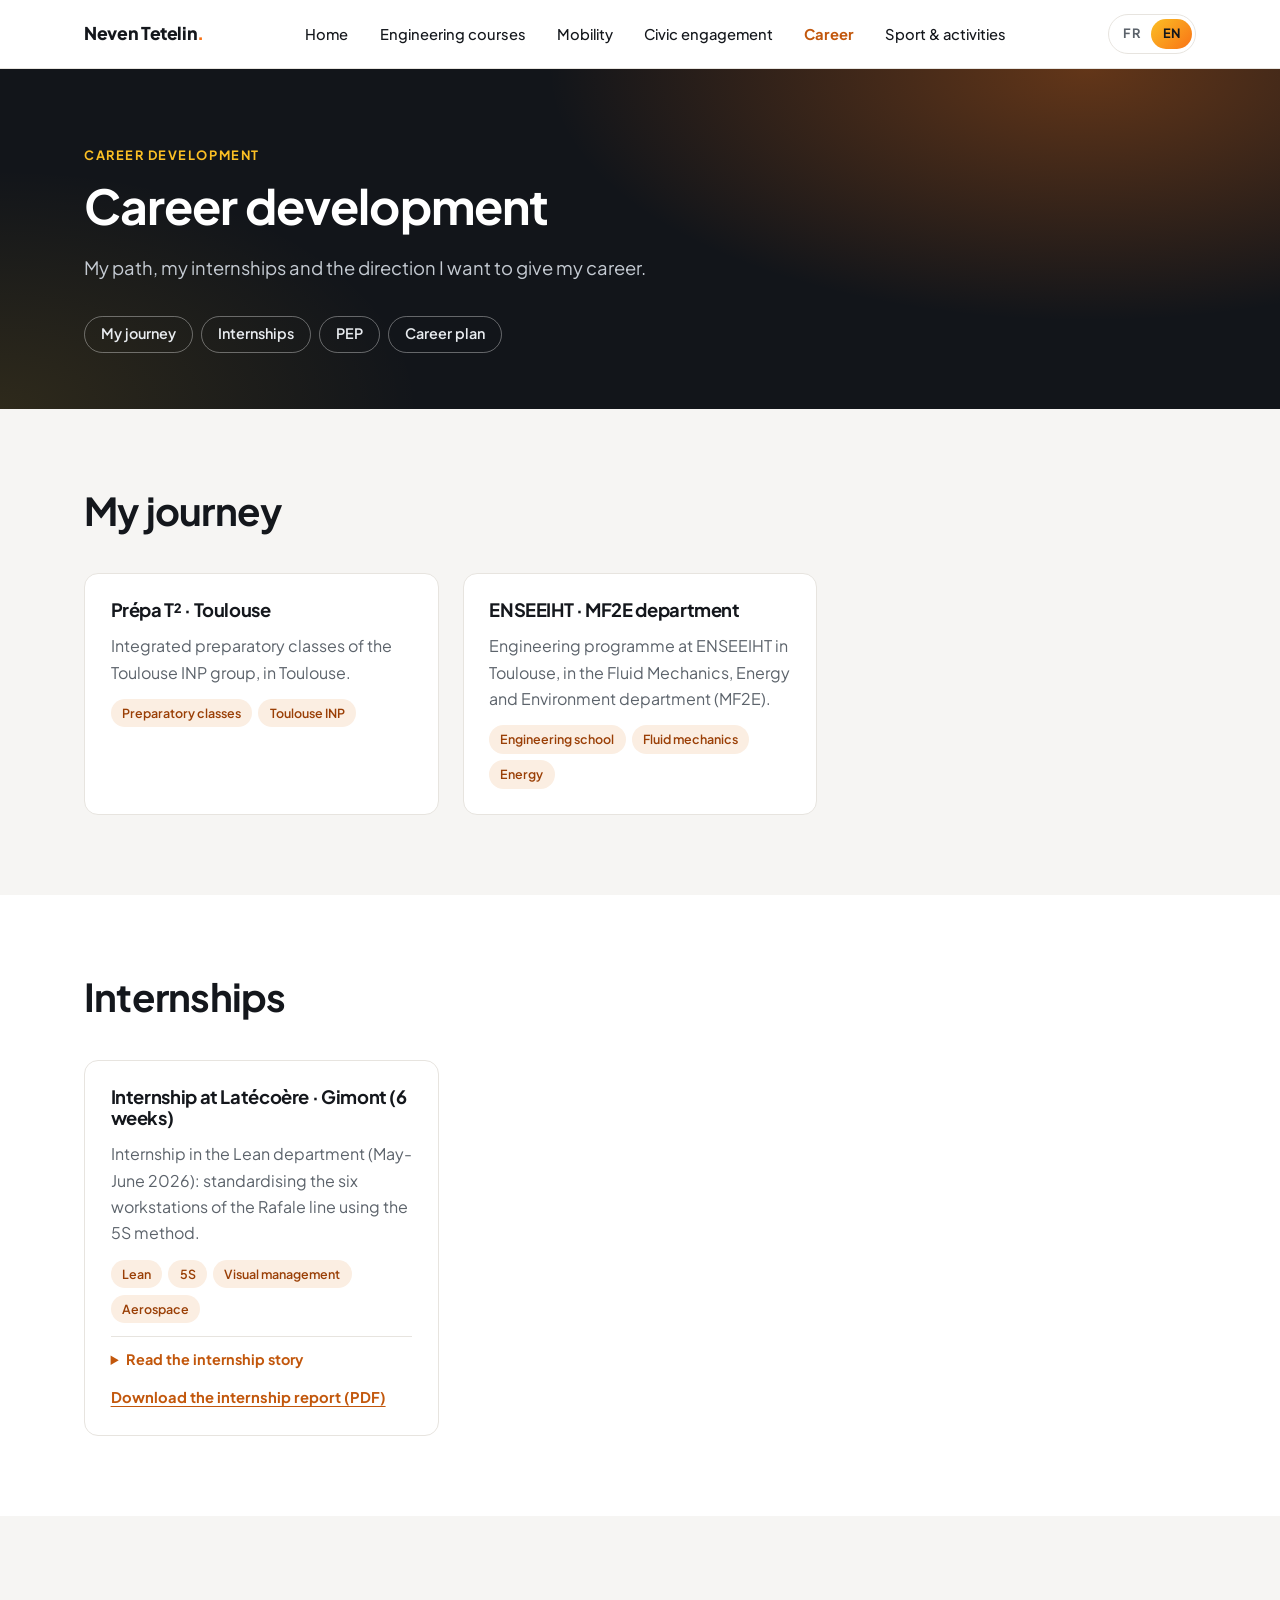
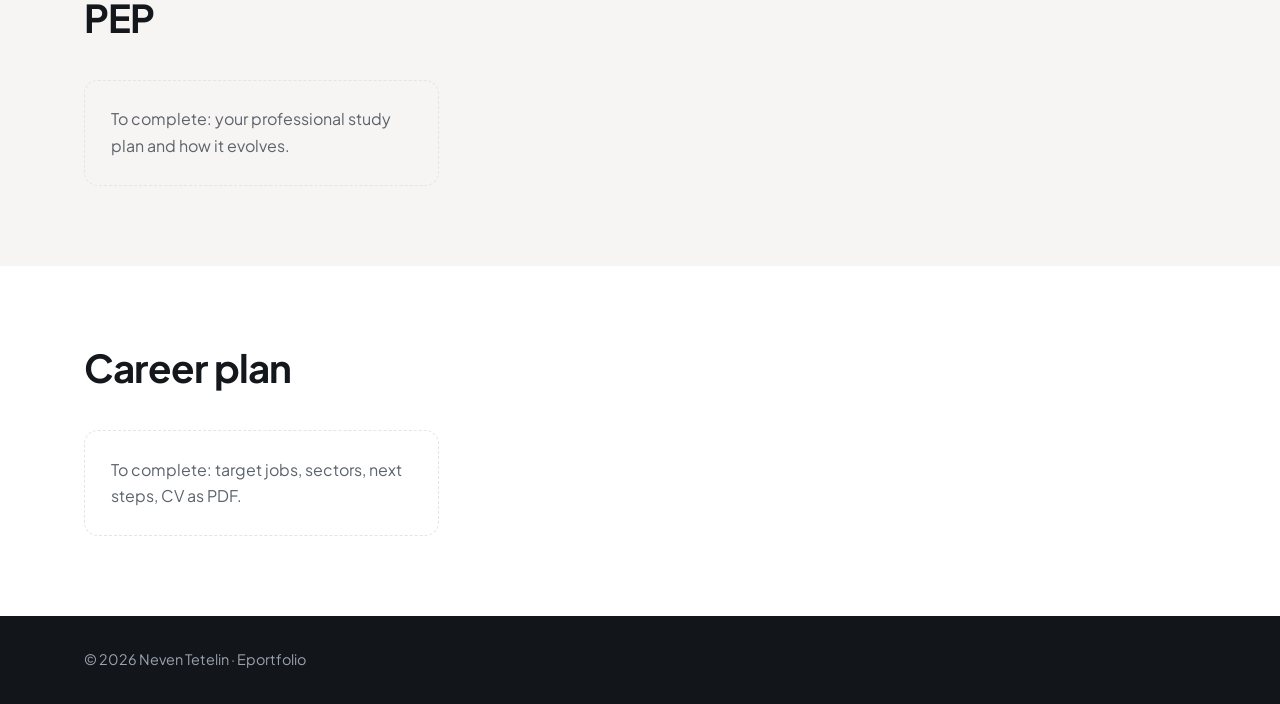
==== commit fe458532: "Update carriere.html" ====
--- a/carriere.html
+++ b/carriere.html
@@ -1,10 +1,10 @@
 <!DOCTYPE html>
-<html lang="fr" data-title-fr="Développement de carrière · Neven Tetelin" data-title-en="Career development · Neven Tetelin" data-desc-fr="Stages, projet professionnel et préparation à l'insertion." data-desc-en="Internships, career plan and preparation for the job market.">
+<html lang="fr" data-title-fr="Développement de carrière · Neven Tetelin" data-title-en="Career development · Neven Tetelin" data-desc-fr="Mon parcours, mes stages et la direction que je souhaite donner à ma carrière." data-desc-en="My path, my internships and the direction I want to give my career.">
 <head>
   <meta charset="UTF-8">
   <meta name="viewport" content="width=device-width, initial-scale=1">
   <title>Développement de carrière · Neven Tetelin</title>
-  <meta name="description" content="Stages, projet professionnel et préparation à l'insertion.">
+  <meta name="description" content="Mon parcours, mes stages et la direction que je souhaite donner à ma carrière.">
   <link rel="preconnect" href="https://fonts.googleapis.com">
   <link rel="preconnect" href="https://fonts.gstatic.com" crossorigin>
   <link href="https://fonts.googleapis.com/css2?family=Plus+Jakarta+Sans:wght@400;500;600;700;800&display=swap" rel="stylesheet">
@@ -34,7 +34,7 @@
       <div class="wrap">
         <span class="eyebrow">Career Development</span>
         <h1><span class="fr">Développement de carrière</span><span class="en">Career development</span></h1>
-        <p class="lead"><span class="fr">Stages, projet professionnel et préparation à l'insertion.</span><span class="en">Internships, career plan and preparation for the job market.</span></p>
+        <p class="lead"><span class="fr">Mon parcours, mes stages et la direction que je souhaite donner à ma carrière.</span><span class="en">My path, my internships and the direction I want to give my career.</span></p>
         <ul class="pills"><li><a href="#parcours"><span class="fr">Mon parcours</span><span class="en">My journey</span></a></li><li><a href="#stages"><span class="fr">Stages</span><span class="en">Internships</span></a></li><li><a href="#pep"><span class="fr">PEP</span><span class="en">PEP</span></a></li><li><a href="#projet-pro"><span class="fr">Projet professionnel</span><span class="en">Career plan</span></a></li></ul>
       </div>
     </section>
--- a/main.css
+++ b/main.css
@@ -115,3 +115,23 @@
 
 /* ===== Chiffres clés (durées de pratique) ===== */
 .card p.stat{font-size:1.7rem;font-weight:800;letter-spacing:-.02em;line-height:1.1;color:var(--accent)}
+
+/* ===== Présentation : photo, boutons, vidéo ===== */
+.hero-grid{display:grid;grid-template-columns:1fr auto;gap:3rem;align-items:center}
+.hero-photo{margin:0;width:190px;aspect-ratio:1;border-radius:50%;overflow:hidden;border:3px solid var(--glow);background:rgba(255,255,255,.06)}
+.hero-photo img{width:100%;height:100%;object-fit:cover;display:block}
+.placeholder{width:100%;height:100%;display:flex;flex-direction:column;align-items:center;justify-content:center;gap:.6rem;color:var(--muted);font-weight:600;font-size:.85rem;border:2px dashed #d8d3cc;border-radius:inherit}
+.placeholder svg{width:72px;height:72px;fill:#cfc9c1}
+.hero-photo .placeholder{border:0;color:#c5cbd3}
+.hero-photo .placeholder svg{width:64px;height:64px;fill:rgba(255,255,255,.4)}
+.profile p{color:var(--muted);max-width:60ch}
+.profile .facts{grid-template-columns:repeat(auto-fit,minmax(220px,1fr));margin:1.75rem 0 2rem}
+.profile .actions{margin-top:0}
+.video{max-width:860px;margin-top:1.5rem;aspect-ratio:16/9;border-radius:var(--r);overflow:hidden;background:#12151a}
+.video iframe,.video video{width:100%;height:100%;border:0;display:block}
+.video .placeholder{color:#9aa3ad;border-color:#3a414b}
+.video .placeholder svg{fill:#f97316;width:64px;height:64px}
+.btn-dark{background:var(--ink);color:#fff}
+.btn-dark:hover{background:#2b3139;color:#fff;transform:translateY(-2px)}
+.btn-primary:hover{background:var(--grad)}
+@media(max-width:800px){.hero-grid{grid-template-columns:1fr;gap:1.75rem}.hero-photo{order:-1;width:140px}}
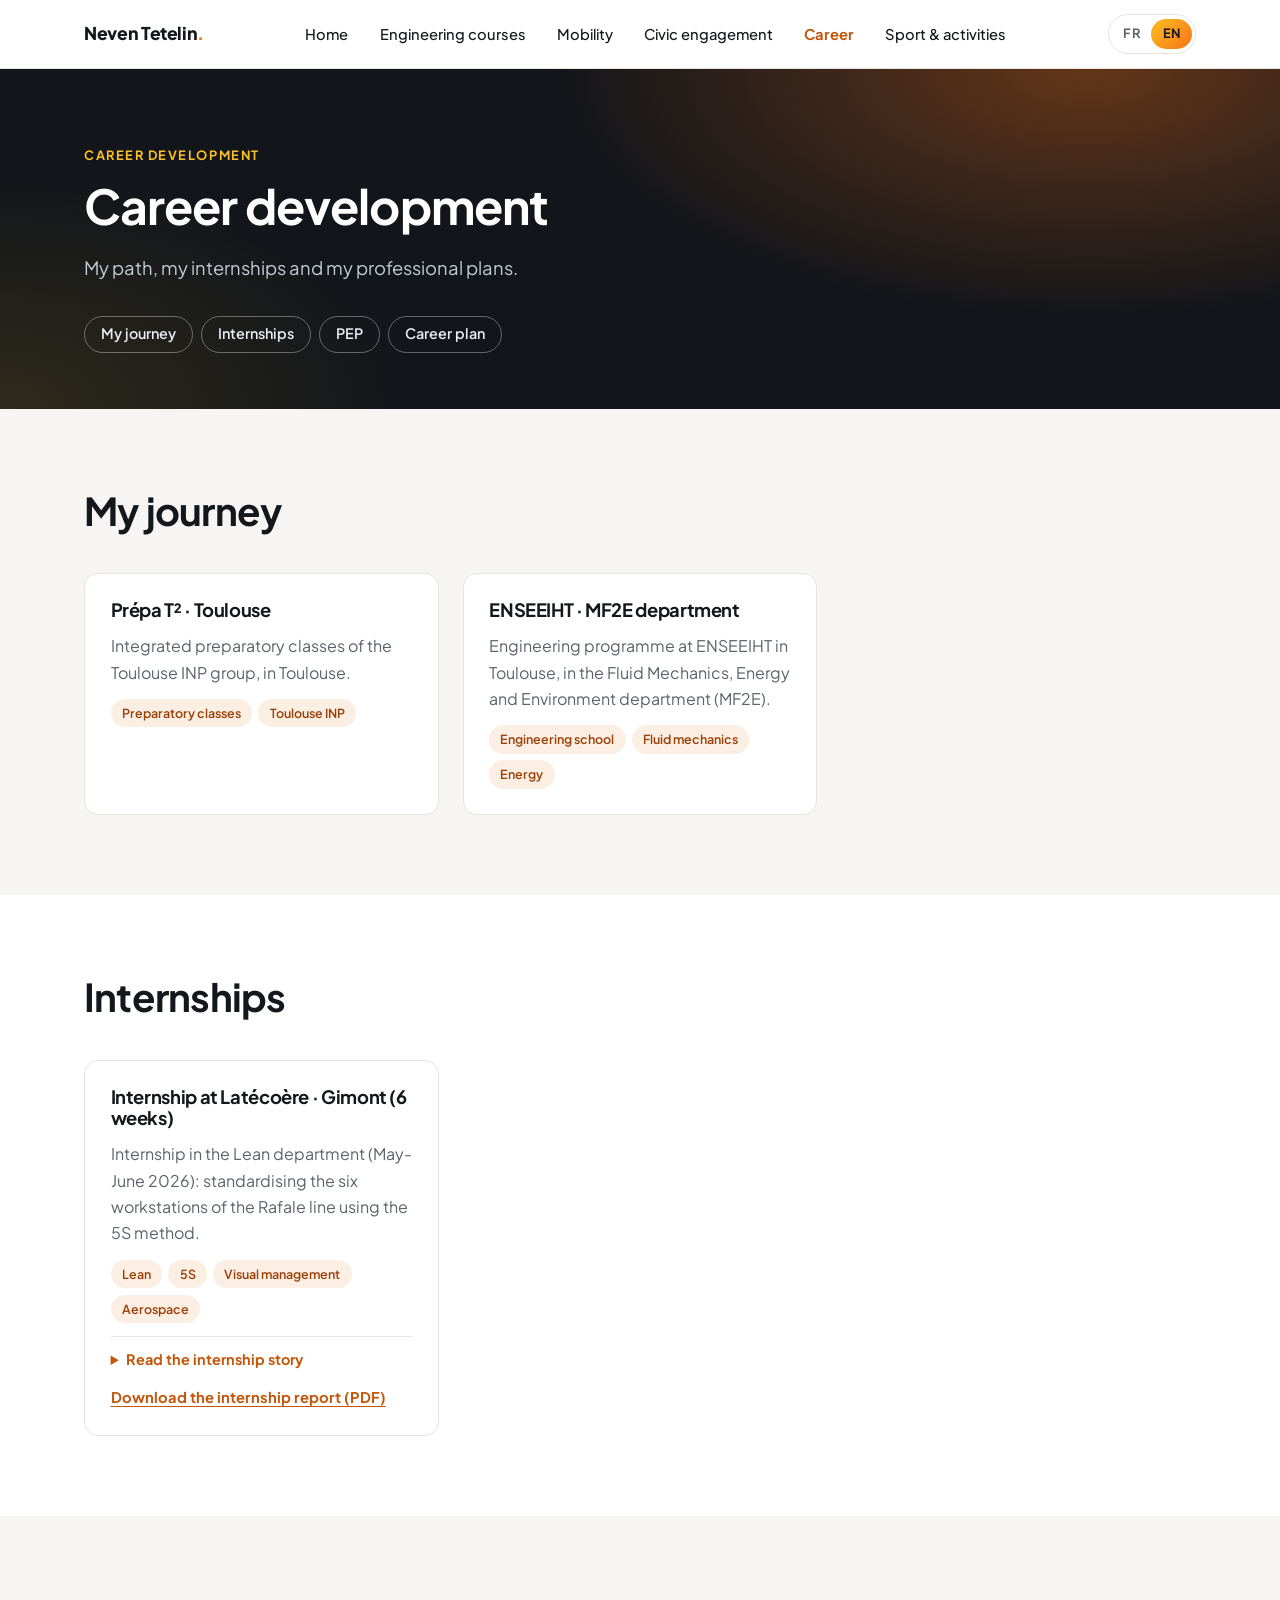
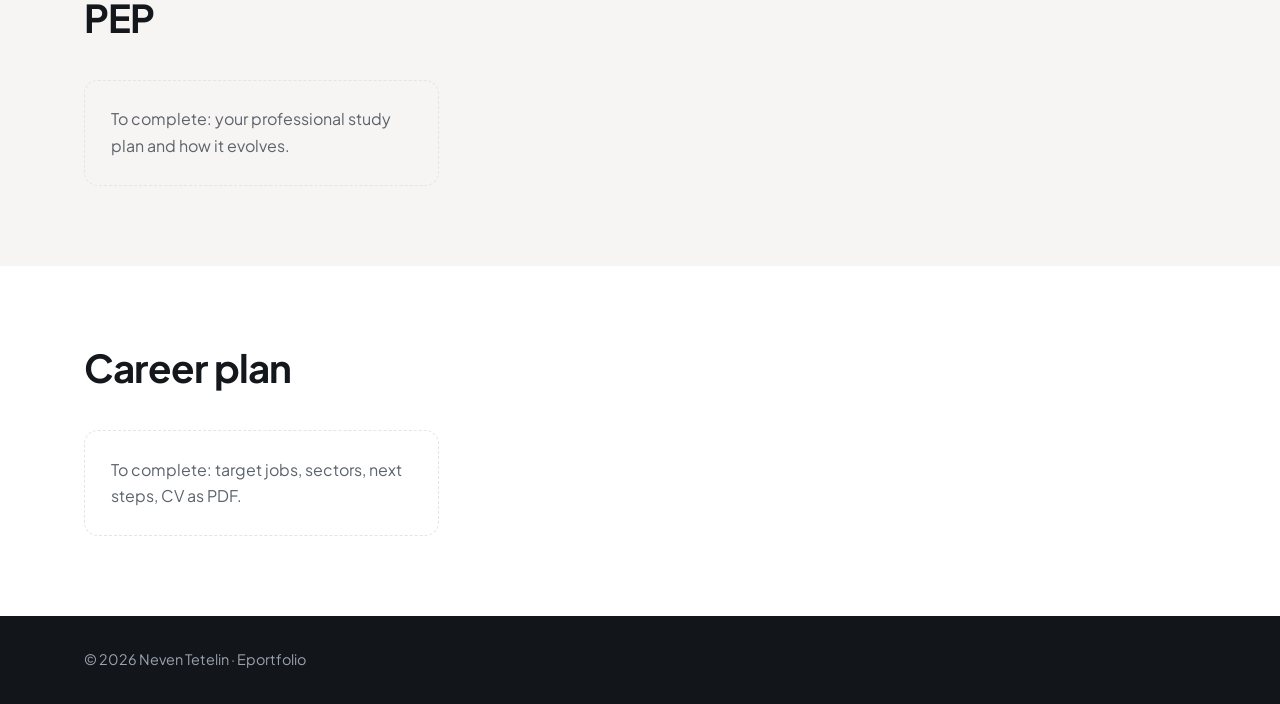
==== commit a908fd58: "Update carriere.html" ====
--- a/carriere.html
+++ b/carriere.html
@@ -1,10 +1,10 @@
 <!DOCTYPE html>
-<html lang="fr" data-title-fr="Développement de carrière · Neven Tetelin" data-title-en="Career development · Neven Tetelin" data-desc-fr="Mon parcours, mes stages et la direction que je souhaite donner à ma carrière." data-desc-en="My path, my internships and the direction I want to give my career.">
+<html lang="fr" data-title-fr="Développement de carrière · Neven Tetelin" data-title-en="Career development · Neven Tetelin" data-desc-fr="Mon parcours, mes stages et mes projets professionnels." data-desc-en="My path, my internships and my professional plans.">
 <head>
   <meta charset="UTF-8">
   <meta name="viewport" content="width=device-width, initial-scale=1">
   <title>Développement de carrière · Neven Tetelin</title>
-  <meta name="description" content="Mon parcours, mes stages et la direction que je souhaite donner à ma carrière.">
+  <meta name="description" content="Mon parcours, mes stages et mes projets professionnels.">
   <link rel="preconnect" href="https://fonts.googleapis.com">
   <link rel="preconnect" href="https://fonts.gstatic.com" crossorigin>
   <link href="https://fonts.googleapis.com/css2?family=Plus+Jakarta+Sans:wght@400;500;600;700;800&display=swap" rel="stylesheet">
@@ -34,7 +34,7 @@
       <div class="wrap">
         <span class="eyebrow">Career Development</span>
         <h1><span class="fr">Développement de carrière</span><span class="en">Career development</span></h1>
-        <p class="lead"><span class="fr">Mon parcours, mes stages et la direction que je souhaite donner à ma carrière.</span><span class="en">My path, my internships and the direction I want to give my career.</span></p>
+        <p class="lead"><span class="fr">Mon parcours, mes stages et mes projets professionnels.</span><span class="en">My path, my internships and my professional plans.</span></p>
         <ul class="pills"><li><a href="#parcours"><span class="fr">Mon parcours</span><span class="en">My journey</span></a></li><li><a href="#stages"><span class="fr">Stages</span><span class="en">Internships</span></a></li><li><a href="#pep"><span class="fr">PEP</span><span class="en">PEP</span></a></li><li><a href="#projet-pro"><span class="fr">Projet professionnel</span><span class="en">Career plan</span></a></li></ul>
       </div>
     </section>
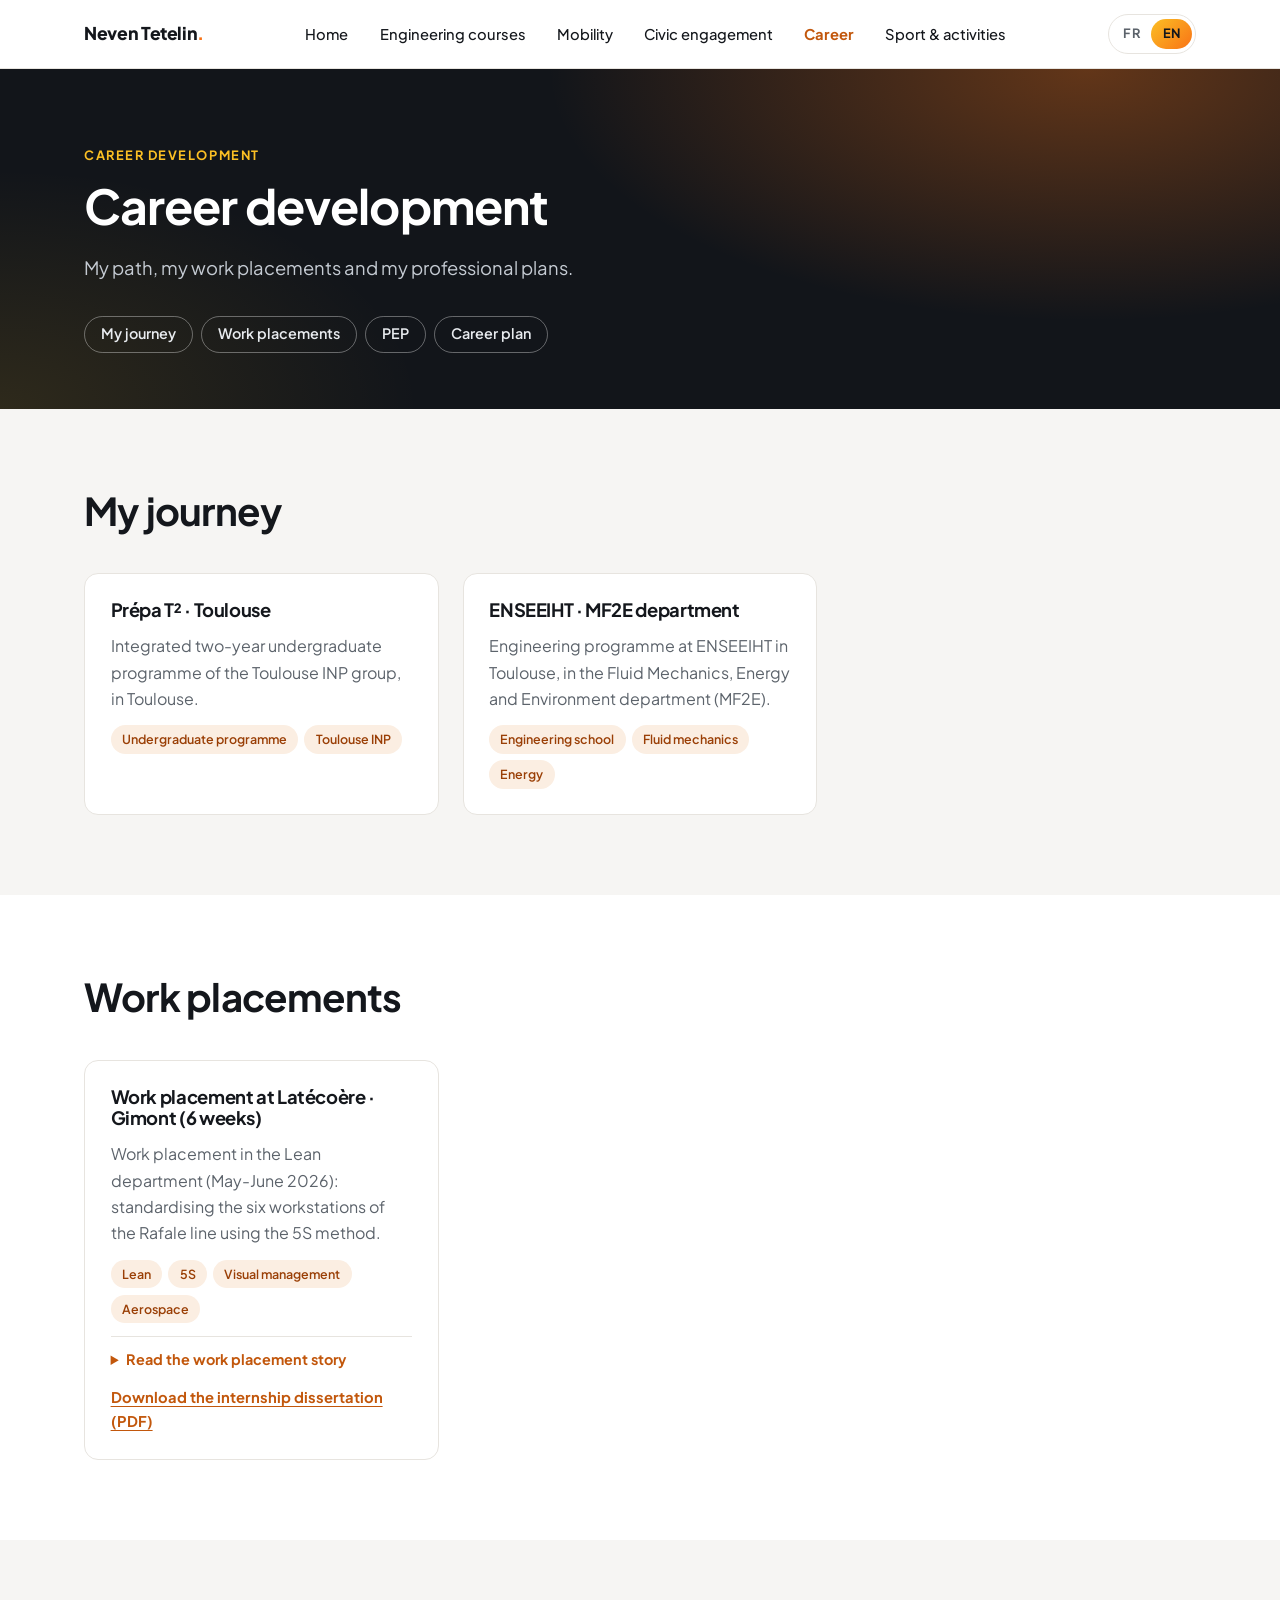
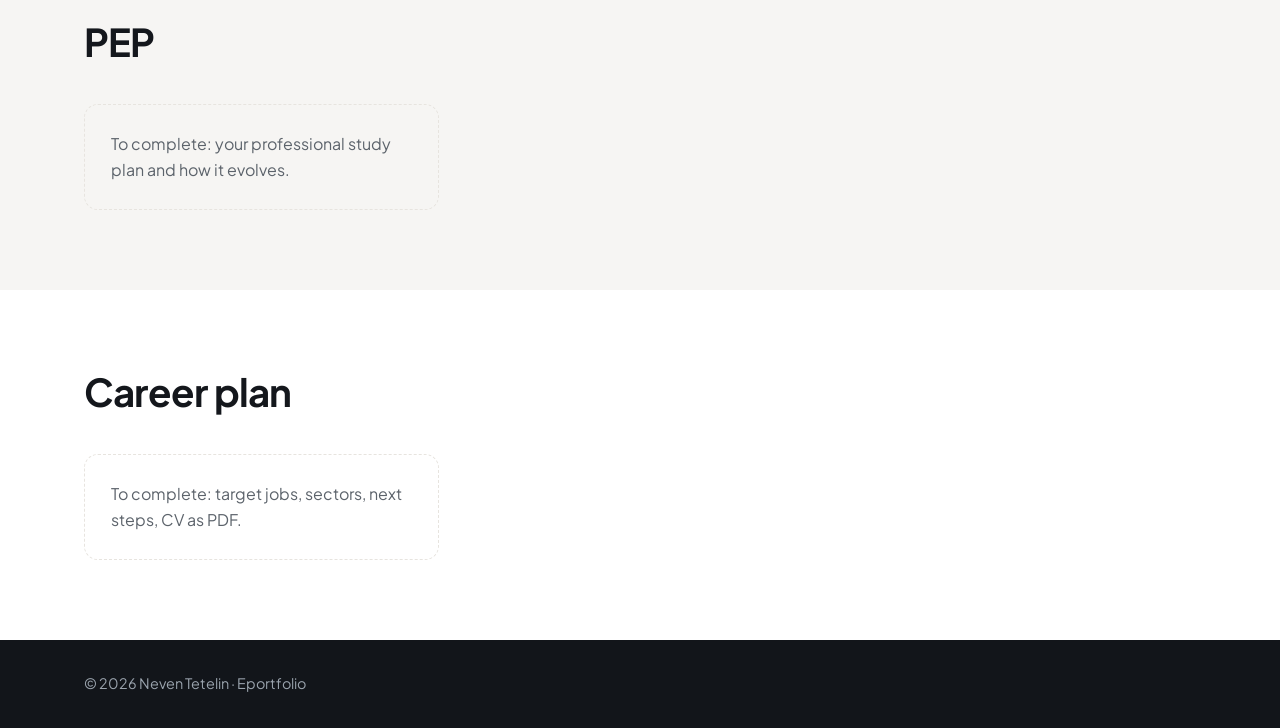
==== commit 29713c51: "Update carriere.html" ====
--- a/carriere.html
+++ b/carriere.html
@@ -1,5 +1,5 @@
 <!DOCTYPE html>
-<html lang="fr" data-title-fr="Développement de carrière · Neven Tetelin" data-title-en="Career development · Neven Tetelin" data-desc-fr="Mon parcours, mes stages et mes projets professionnels." data-desc-en="My path, my internships and my professional plans.">
+<html lang="fr" data-title-fr="Développement de carrière · Neven Tetelin" data-title-en="Career development · Neven Tetelin" data-desc-fr="Mon parcours, mes stages et mes projets professionnels." data-desc-en="My path, my work placements and my professional plans.">
 <head>
   <meta charset="UTF-8">
   <meta name="viewport" content="width=device-width, initial-scale=1">
@@ -34,34 +34,34 @@
       <div class="wrap">
         <span class="eyebrow">Career Development</span>
         <h1><span class="fr">Développement de carrière</span><span class="en">Career development</span></h1>
-        <p class="lead"><span class="fr">Mon parcours, mes stages et mes projets professionnels.</span><span class="en">My path, my internships and my professional plans.</span></p>
-        <ul class="pills"><li><a href="#parcours"><span class="fr">Mon parcours</span><span class="en">My journey</span></a></li><li><a href="#stages"><span class="fr">Stages</span><span class="en">Internships</span></a></li><li><a href="#pep"><span class="fr">PEP</span><span class="en">PEP</span></a></li><li><a href="#projet-pro"><span class="fr">Projet professionnel</span><span class="en">Career plan</span></a></li></ul>
+        <p class="lead"><span class="fr">Mon parcours, mes stages et mes projets professionnels.</span><span class="en">My path, my work placements and my professional plans.</span></p>
+        <ul class="pills"><li><a href="#parcours"><span class="fr">Mon parcours</span><span class="en">My journey</span></a></li><li><a href="#stages"><span class="fr">Stages</span><span class="en">Work placements</span></a></li><li><a href="#pep"><span class="fr">PEP</span><span class="en">PEP</span></a></li><li><a href="#projet-pro"><span class="fr">Projet professionnel</span><span class="en">Career plan</span></a></li></ul>
       </div>
     </section>
     <section id="parcours" class="alt">
       <div class="wrap">
         <h2 class="reveal"><span class="fr">Mon parcours</span><span class="en">My journey</span></h2>
         <div class="grid reveal">
-        <article class="card"><h3><span class="fr">Prépa T² · Toulouse</span><span class="en">Prépa T² · Toulouse</span></h3><p><span class="fr">Classe préparatoire intégrée du groupe Toulouse INP, à Toulouse.</span><span class="en">Integrated preparatory classes of the Toulouse INP group, in Toulouse.</span></p><ul class="tags"><li><span class="fr">Classe préparatoire</span><span class="en">Preparatory classes</span></li><li>Toulouse INP</li></ul></article>
+        <article class="card"><h3><span class="fr">Prépa T² · Toulouse</span><span class="en">Prépa T² · Toulouse</span></h3><p><span class="fr">Classe préparatoire intégrée du groupe Toulouse INP, à Toulouse.</span><span class="en">Integrated two-year undergraduate programme of the Toulouse INP group, in Toulouse.</span></p><ul class="tags"><li><span class="fr">Classe préparatoire</span><span class="en">Undergraduate programme</span></li><li>Toulouse INP</li></ul></article>
         <article class="card"><h3><span class="fr">ENSEEIHT · Département MF2E</span><span class="en">ENSEEIHT · MF2E department</span></h3><p><span class="fr">Cycle ingénieur à l'ENSEEIHT, à Toulouse, dans le département Mécanique des Fluides, Énergétique et Environnement (MF2E).</span><span class="en">Engineering programme at ENSEEIHT in Toulouse, in the Fluid Mechanics, Energy and Environment department (MF2E).</span></p><ul class="tags"><li><span class="fr">École d'ingénieurs</span><span class="en">Engineering school</span></li><li><span class="fr">Mécanique des fluides</span><span class="en">Fluid mechanics</span></li><li><span class="fr">Énergétique</span><span class="en">Energy</span></li></ul></article>
         </div>
       </div>
     </section>
     <section id="stages">
       <div class="wrap">
-        <h2 class="reveal"><span class="fr">Stages</span><span class="en">Internships</span></h2>
+        <h2 class="reveal"><span class="fr">Stages</span><span class="en">Work placements</span></h2>
         <div class="grid reveal">
         <article class="card">
-          <h3><span class="fr">Stage chez Latécoère · Gimont (6 semaines)</span><span class="en">Internship at Latécoère · Gimont (6 weeks)</span></h3>
-          <p><span class="fr">Stage dans le service Lean (mai-juin 2026) : standardisation des six postes de la chaîne Rafale avec la méthode des 5S.</span><span class="en">Internship in the Lean department (May-June 2026): standardising the six workstations of the Rafale line using the 5S method.</span></p>
+          <h3><span class="fr">Stage chez Latécoère · Gimont (6 semaines)</span><span class="en">Work placement at Latécoère · Gimont (6 weeks)</span></h3>
+          <p><span class="fr">Stage dans le service Lean (mai-juin 2026) : standardisation des six postes de la chaîne Rafale avec la méthode des 5S.</span><span class="en">Work placement in the Lean department (May-June 2026): standardising the six workstations of the Rafale line using the 5S method.</span></p>
           <ul class="tags"><li>Lean</li><li>5S</li><li><span class="fr">Management visuel</span><span class="en">Visual management</span></li><li><span class="fr">Aéronautique</span><span class="en">Aerospace</span></li></ul>
-          <details><summary><span class="fr">Lire le récit du stage</span><span class="en">Read the internship story</span></summary><dl>
+          <details><summary><span class="fr">Lire le récit du stage</span><span class="en">Read the work placement story</span></summary><dl>
             <dt><span class="fr">Contexte</span><span class="en">Context</span></dt><dd><span class="fr">Montée en cadence de la chaîne Rafale : les postes devaient être organisés de façon identique.</span><span class="en">Ramp-up of the Rafale line: workstations needed an identical layout.</span></dd>
             <dt><span class="fr">Mon rôle</span><span class="en">My role</span></dt><dd><span class="fr">Inventaire des outils, conception et déploiement d'une servante standard sur six postes, étiquetage des bacs de kitting.</span><span class="en">Tool inventory, design and rollout of a standard tool cabinet on six stations, labelling of kitting bins.</span></dd>
             <dt><span class="fr">Méthodes</span><span class="en">Methods</span></dt><dd><span class="fr">5S, management visuel, échanges avec les opérateurs.</span><span class="en">5S, visual management, discussions with operators.</span></dd>
             <dt><span class="fr">Résultats</span><span class="en">Results</span></dt><dd><span class="fr">Postes plus lisibles, outils plus faciles à trouver, retours positifs des opérateurs.</span><span class="en">More readable workstations, tools easier to find, positive feedback from operators.</span></dd>
             <dt><span class="fr">Enseignements</span><span class="en">Lessons learned</span></dt><dd><span class="fr">Un projet Lean repose autant sur l'écoute des équipes que sur les outils.</span><span class="en">A Lean project relies as much on listening to teams as on tools.</span></dd></dl></details>
-          <div class="links"><a href="Documents%20Eportfolio/Rapport_de_stage.pdf" download><span class="fr">Télécharger le rapport de stage (PDF)</span><span class="en">Download the internship report (PDF)</span></a></div>
+          <div class="links"><a href="Documents%20Eportfolio/Rapport_de_stage.pdf" download><span class="fr">Télécharger le rapport de stage (PDF)</span><span class="en">Download the internship dissertation (PDF)</span></a></div>
         </article>
         </div>
       </div>
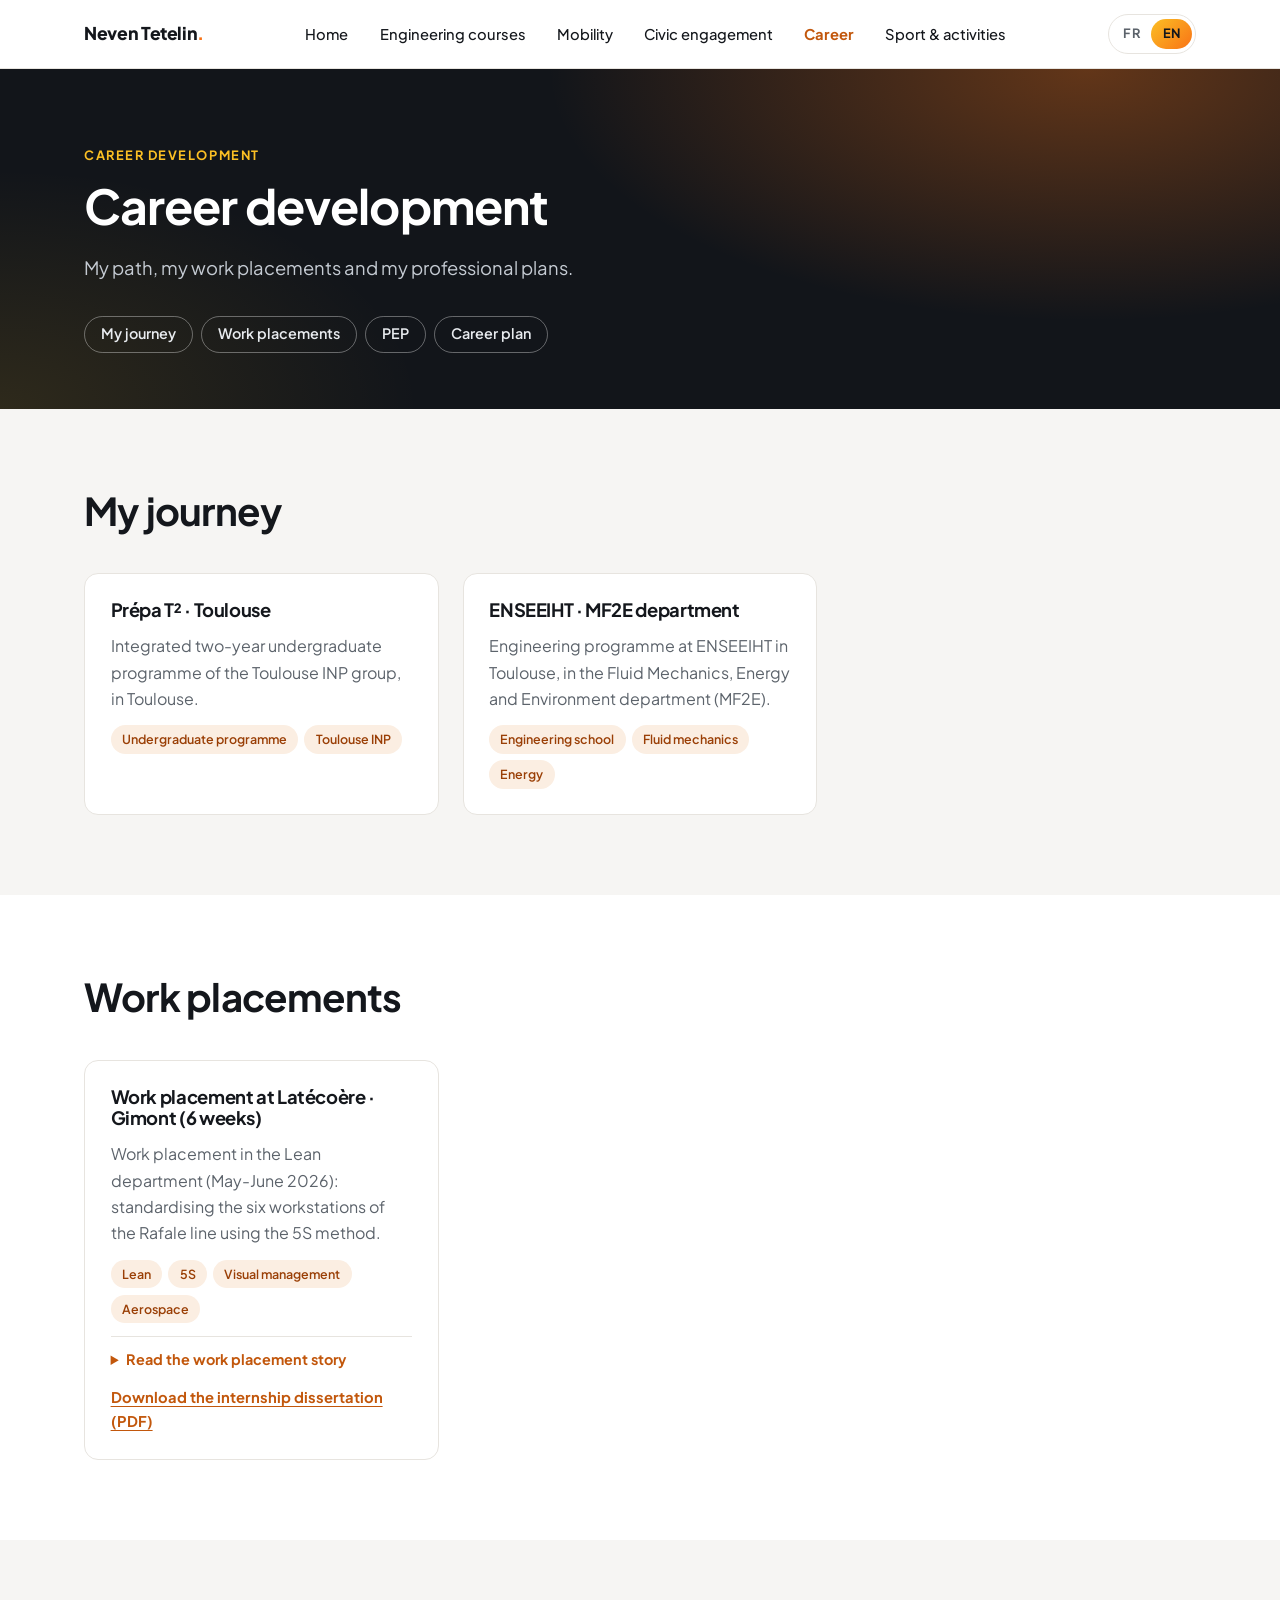
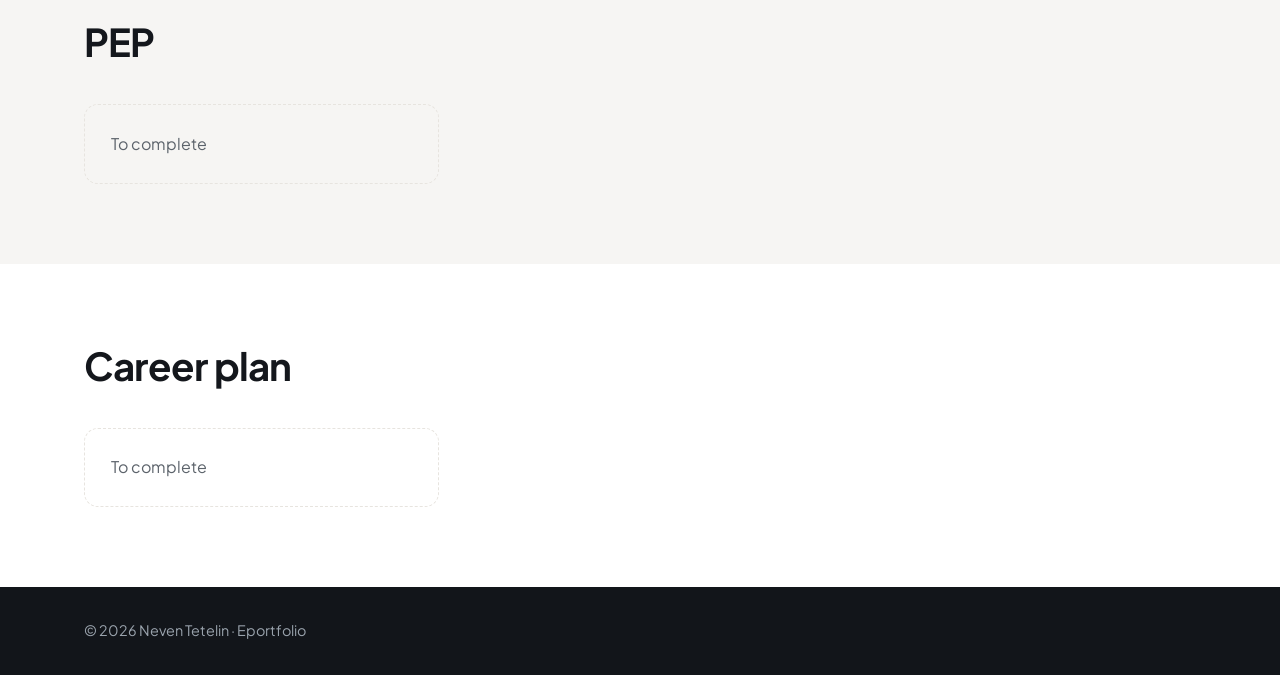
==== commit 628728c6: "Update placeholders in carriere.html" ====
--- a/carriere.html
+++ b/carriere.html
@@ -70,7 +70,7 @@
       <div class="wrap">
         <h2 class="reveal"><span class="fr">PEP</span><span class="en">PEP</span></h2>
         <div class="grid reveal">
-        <article class="card empty"><p><span class="fr">À compléter : ton projet d'étude professionnel et son évolution.</span><span class="en">To complete: your professional study plan and how it evolves.</span></p></article>
+        <article class="card empty"><p><span class="fr">À compléter</span><span class="en">To complete</span></p></article>
         </div>
       </div>
     </section>
@@ -78,7 +78,7 @@
       <div class="wrap">
         <h2 class="reveal"><span class="fr">Projet professionnel</span><span class="en">Career plan</span></h2>
         <div class="grid reveal">
-        <article class="card empty"><p><span class="fr">À compléter : métiers visés, secteurs, prochaines étapes, CV en PDF.</span><span class="en">To complete: target jobs, sectors, next steps, CV as PDF.</span></p></article>
+        <article class="card empty"><p><span class="fr">À compléter</span><span class="en">To complete</span></p></article>
         </div>
       </div>
     </section>
